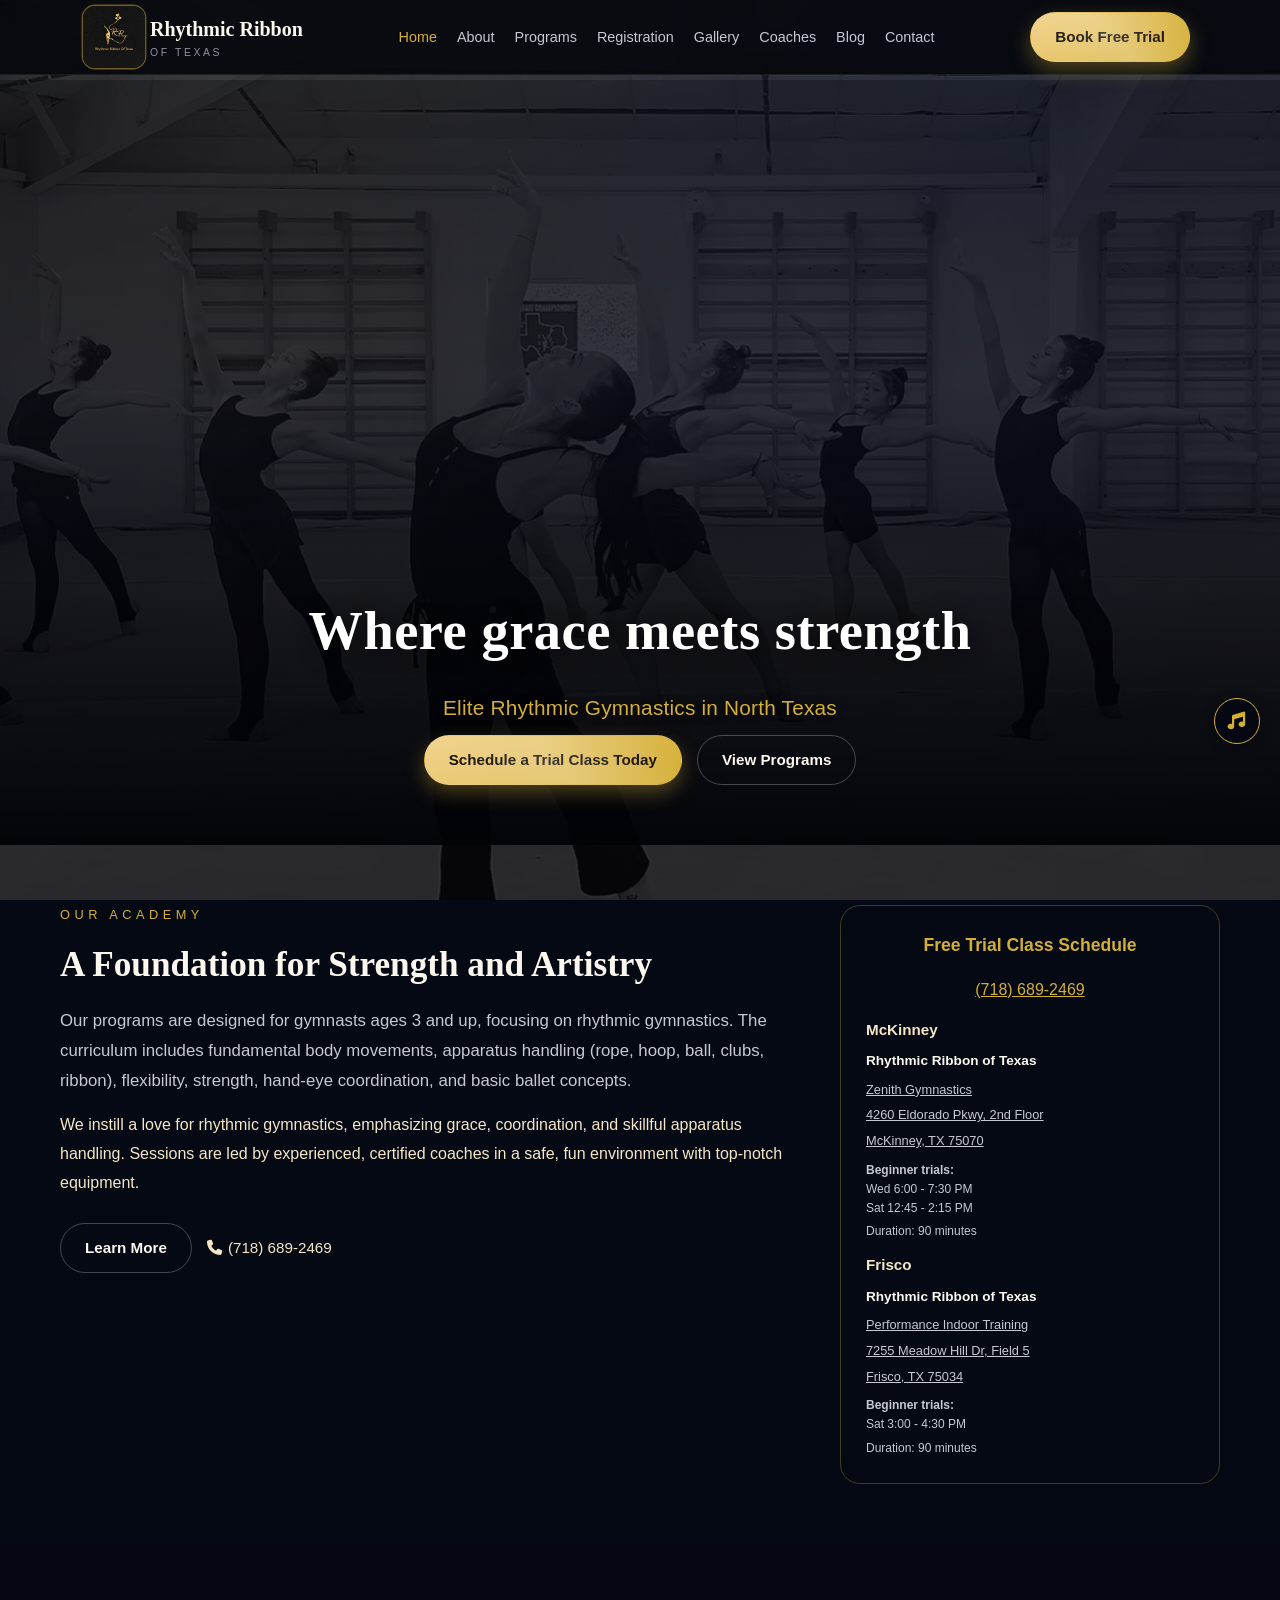
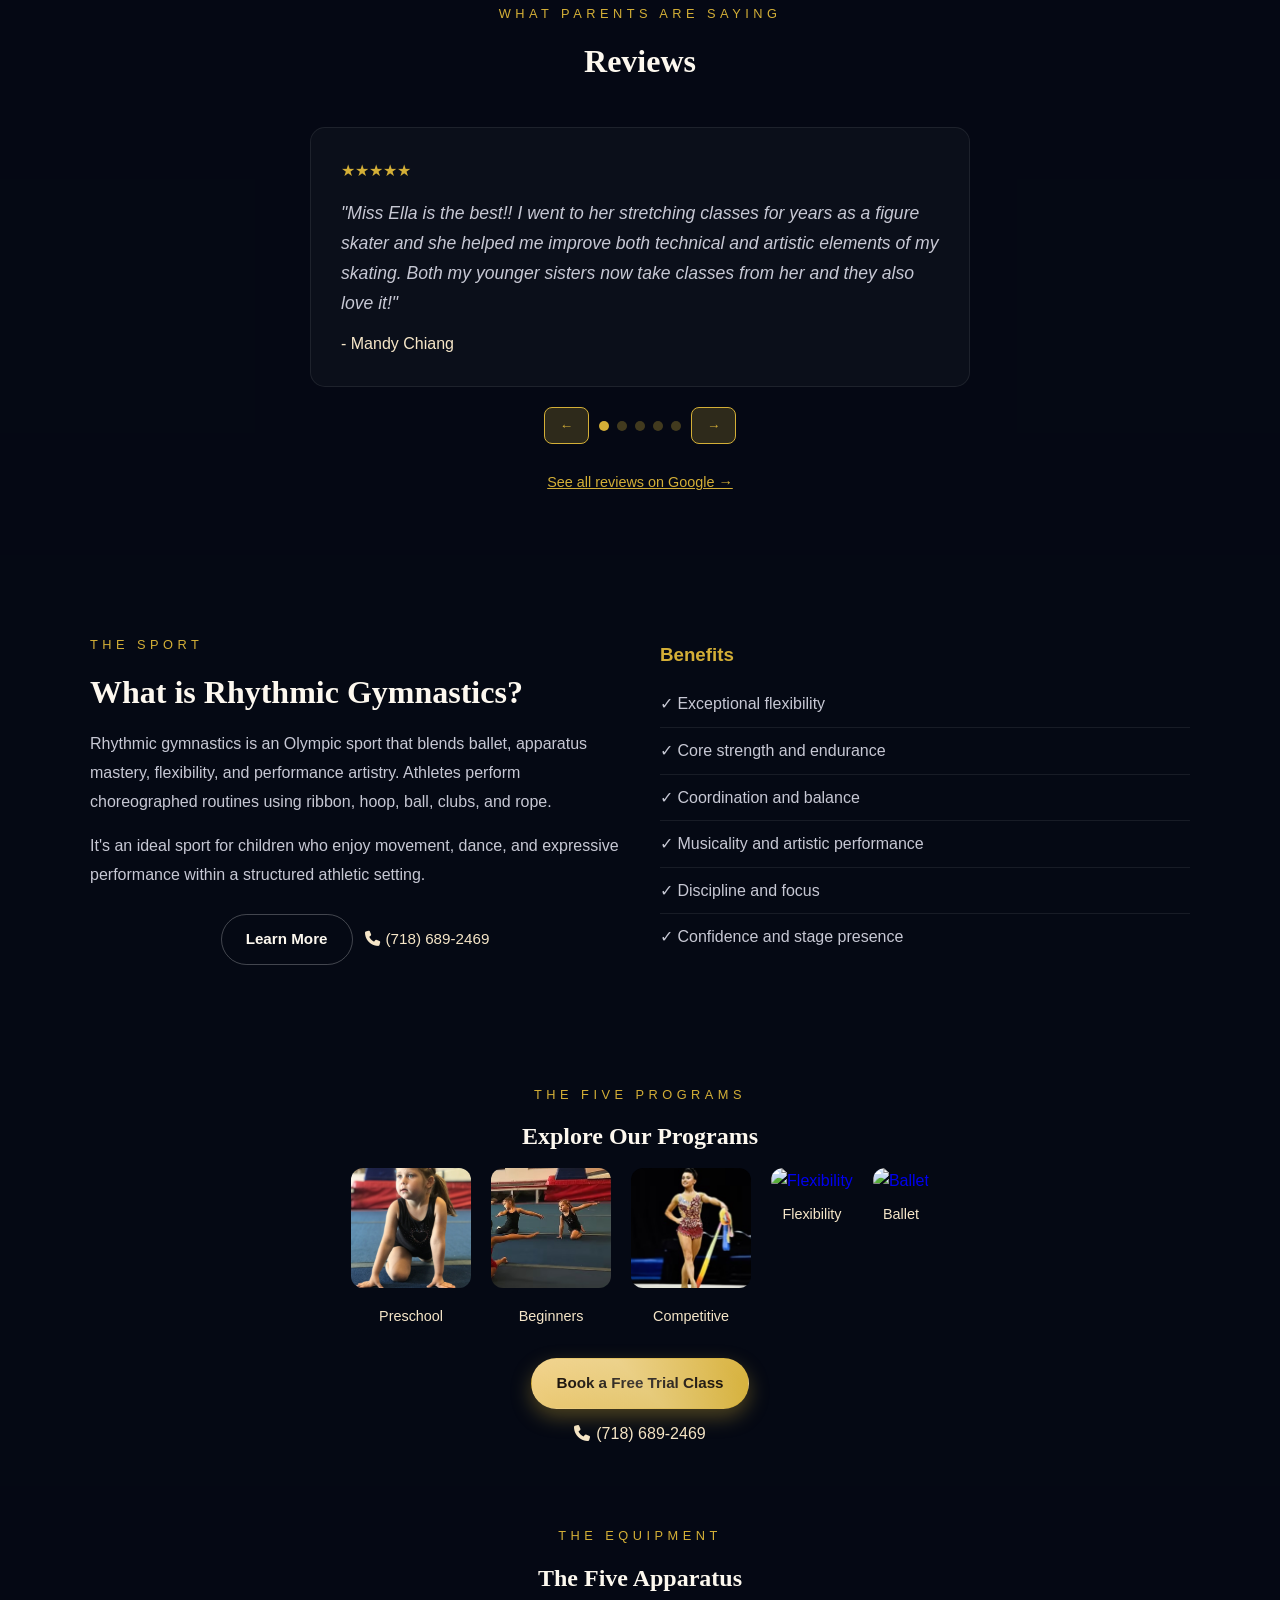
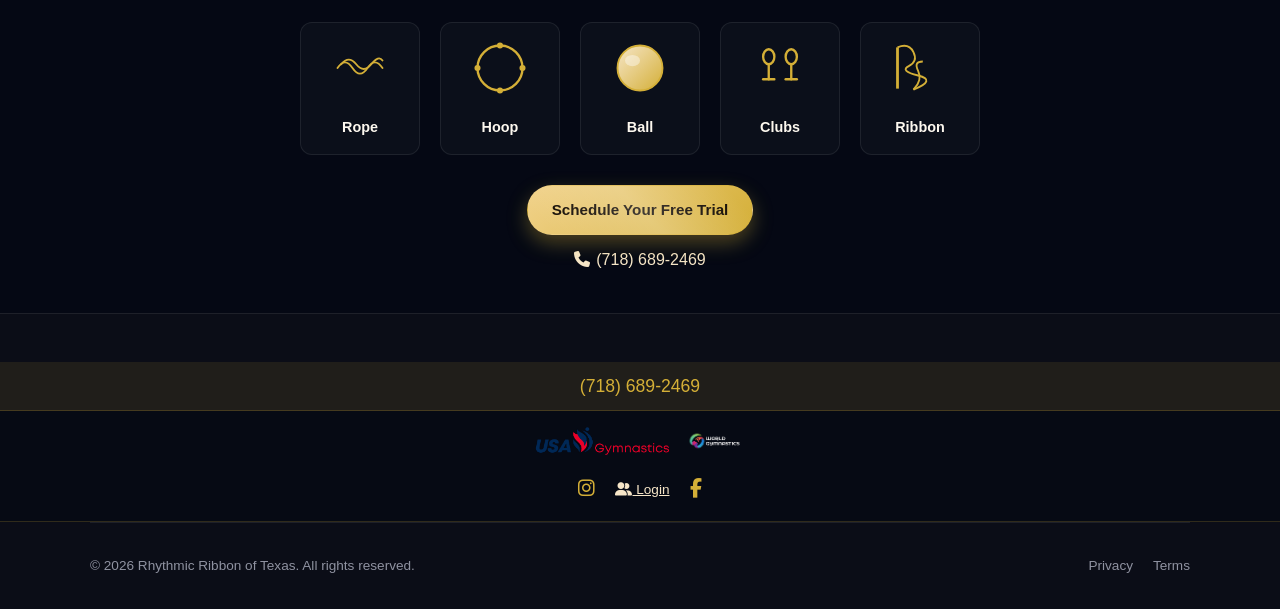
==== index.html @ a786646c "Homepage: change About section headline to avoid repetition with hero" ====
<!DOCTYPE html>
<html lang="en">
<head>
  <meta charset="UTF-8">
  <meta http-equiv="Content-Security-Policy" content="default-src 'self'; script-src 'self' 'unsafe-inline' https://cdn.jsdelivr.net; style-src 'self' 'unsafe-inline' https://fonts.googleapis.com https://cdnjs.cloudflare.com; font-src 'self' https://fonts.gstatic.com https://cdnjs.cloudflare.com; img-src 'self' data:; media-src 'self'; frame-src https://www.google.com; connect-src 'self' https://api.emailjs.com;">
  <meta name="viewport" content="width=device-width, initial-scale=1.0">
  <title>Rhythmic Ribbon of Texas | Premier Rhythmic Gymnastics in McKinney, TX</title>
  <link rel="canonical" href="https://rhythmicribbonoftexas.com/">
  <meta name="description" content="Rhythmic Ribbon of Texas offers premier rhythmic gymnastics training in McKinney, TX. Programs for beginners through competitive athletes focused on flexibility, strength, and confidence.">
  <meta property="og:title" content="Rhythmic Ribbon of Texas | Rhythmic Gymnastics in McKinney">
  <meta property="og:description" content="Rhythmic gymnastics classes for ages 3+ in McKinney and Frisco, TX. Free beginner trials. USAG certified coaches.">
  <meta property="og:type" content="website">
  <meta property="og:image" content="https://rhythmicribbonoftexas.com/assets/logo.png">
  <meta property="og:url" content="https://rhythmicribbonoftexas.com/">
  <link rel="icon" href="/favicon.png" type="image/png">
  <link rel="shortcut icon" href="/favicon.png" type="image/png">
  <link rel="apple-touch-icon" href="/favicon.png">
  <link rel="stylesheet" href="assets/styles.css">
  <link rel="preconnect" href="https://fonts.googleapis.com">
  <link rel="preconnect" href="https://fonts.gstatic.com" crossorigin>
  <link href="https://fonts.googleapis.com/css2?family=Playfair+Display:wght@500;600&family=Space+Grotesk:wght@400;500;600&display=swap" rel="stylesheet">
  <link rel="stylesheet" href="https://cdnjs.cloudflare.com/ajax/libs/font-awesome/6.5.1/css/all.min.css">
  <style>
    /* Video Hero */
    .video-hero { position: relative; width: 100%; height: 85vh; min-height: 500px; overflow: hidden; }
    .video-hero video { position: absolute; top: 0; left: 0; width: 100%; height: 100%; object-fit: cover; }
    .video-hero-overlay { position: absolute; inset: 0; background: linear-gradient(to bottom, rgba(2,3,8,0.3) 0%, rgba(2,3,8,0.15) 40%, rgba(2,3,8,0.6) 75%, rgba(2,3,8,0.95) 100%); display: flex; flex-direction: column; justify-content: flex-end; align-items: center; padding: 0 20px 60px; text-align: center; z-index: 2; }
    .video-hero h1 { font-family: var(--font-heading); font-size: clamp(2rem, 5vw, 3.4rem); color: #fff; font-weight: 700; margin-bottom: 16px; text-shadow: 0 2px 20px rgba(0,0,0,0.7); max-width: 800px; letter-spacing: 0.01em; }
    .video-hero .lead { color: var(--rrt-gold); font-size: clamp(1.05rem, 2.2vw, 1.3rem); margin-bottom: 10px; text-shadow: 0 1px 10px rgba(0,0,0,0.5); max-width: 800px; font-weight: 500; letter-spacing: 0.01em; }
    .video-hero .hero-sub { color: var(--rrt-soft-gold); font-size: clamp(0.9rem, 1.8vw, 1.05rem); margin-bottom: 28px; text-shadow: 0 1px 10px rgba(0,0,0,0.5); }
    .video-hero .hero-cta-row { display: flex; gap: 15px; flex-wrap: wrap; justify-content: center; }

    @media (max-width: 768px) {
      .video-hero { height: 44vh; min-height: 220px; }
      .video-hero-overlay { padding-bottom: 18px; padding-left: 6vw; padding-right: 6vw; }
      .video-hero h1 {
        font-size: 1.45rem;
        margin-bottom: 10px;
        padding: 0 2vw;
      }
      .video-hero .lead {
        font-size: 1rem;
        margin-bottom: 8px;
        padding: 0 2vw;
      }
      .hero-cta-row {
        flex-direction: column;
        gap: 10px;
      }
    }

    /* About + Schedule row */
    .about-schedule { display: flex; flex-wrap: wrap; align-items: flex-start; justify-content: space-between; max-width: 1200px; margin: 0 auto; padding: 60px 20px; gap: 40px; }
    .about-text { flex: 1 1 500px; }
    .schedule-side { flex: 0 1 380px; }
    .schedule-card { background: transparent; border: 1px solid rgba(212, 175, 55, 0.3); border-radius: 20px; padding: 25px; }
    @media (max-width: 768px) {
      .about-schedule { flex-direction: column; padding: 40px 16px; gap: 30px; }
      .about-text { flex: 1 1 auto; }
      .schedule-side { flex: 1 1 auto; width: 100%; }
    }
  </style>
</head>
<body>
  <a href="#main" class="skip-link">Skip to content</a>
  
  <header class="site-header">
    <div class="header-inner">
      <a href="/" class="logo-lockup">
        <img src="assets/logo.png" alt="Rhythmic Ribbon of Texas Logo" style="width:48px;height:48px;border-radius:10px;">
        <div><span class="brand-name">Rhythmic Ribbon</span><p class="brand-tagline">of Texas</p></div>
      </a>
      <button class="nav-toggle" aria-label="Toggle navigation" aria-expanded="false">
        <span></span><span></span><span></span>
      </button>
      <nav class="header-nav" id="main-nav">
        <a href="/" class="nav-link active">Home</a>
        <a href="/about.html" class="nav-link">About</a>
        <a href="/programs.html" class="nav-link">Programs</a>
        <a href="/registration.html" class="nav-link">Registration</a>
        <a href="/gallery.html" class="nav-link">Gallery</a>
        <a href="/coaches.html" class="nav-link">Coaches</a>
        <a href="/blog.html" class="nav-link">Blog</a>
        <a href="/contact.html" class="nav-link">Contact</a>
        <a href="tel:+17186892469" class="btn btn-primary mobile-cta" style="font-size: 0.85rem;">(718) 689-2469</a>
      </nav>
      <a href="/registration.html" class="btn btn-primary shine">Book Free Trial</a>
    </div>
  </header>

  <main id="main" style="position: relative;">
    <div class="hero-bg-fixed"></div>

    <!-- Video Hero -->
    <section class="video-hero">
      <video id="homeVideo" autoplay muted loop playsinline preload="auto" poster="assets/rrt-media/backgrounds/background-1.jpg">
        <source src="assets/rrt-media/art/home-page-video.mp4" type="video/mp4">
      </video>
      <div class="video-hero-overlay">
        <h1>Where grace meets strength</h1>
        <p class="lead" style="max-width: 60ch;">Elite Rhythmic Gymnastics in North Texas</p>
        <div class="hero-cta-row">
          <a href="/registration.html" class="btn btn-primary shine">Schedule a Trial Class Today</a>
          <a href="/programs.html" class="btn btn-secondary">View Programs</a>
        </div>
      </div>
    </section>

    <!-- About + Schedule -->
    <section class="about-schedule">
      <div class="about-text">
        <p class="eyebrow">Our Academy</p>
        <h2 style="font-family: var(--font-heading); font-size: clamp(1.6rem, 3vw, 2.2rem); margin-bottom: 12px;">A Foundation for Strength and Artistry</h2>
        <p style="font-size: 1.05rem; color: var(--rrt-muted-light); margin-bottom: 15px; line-height: 1.8;">Our programs are designed for gymnasts ages 3 and up, focusing on rhythmic gymnastics. The curriculum includes fundamental body movements, apparatus handling (rope, hoop, ball, clubs, ribbon), flexibility, strength, hand-eye coordination, and basic ballet concepts.</p>
        <p style="color: var(--rrt-soft-gold); margin-bottom: 25px; font-weight: 500; line-height: 1.8;">We instill a love for rhythmic gymnastics, emphasizing grace, coordination, and skillful apparatus handling. Sessions are led by experienced, certified coaches in a safe, fun environment with top-notch equipment.</p>
        <div style="display: flex; gap: 15px; flex-wrap: wrap; align-items: center;">
          <a href="/about.html" class="btn btn-secondary">Learn More</a>
          <a href="tel:+17186892469" style="color: var(--rrt-soft-gold); text-decoration: none; font-size: 0.95rem;"><i class="fas fa-phone" style="margin-right: 6px;"></i>(718) 689-2469</a>
        </div>
      </div>

      <div class="schedule-side">
        <div class="schedule-card">
          <h3 style="color: var(--rrt-gold); margin-bottom: 18px; text-align: center; font-size: 1.1rem;">Free Trial Class Schedule</h3>

          <div style="margin-bottom: 12px;">
            <p style="text-align: center; margin-bottom: 15px;"><a href="tel:+17186892469" style="color: var(--rrt-gold); font-size: 1rem;">(718) 689-2469</a></p>
            <h4 style="color: var(--rrt-soft-gold); font-size: 0.95rem; margin-bottom: 8px;">McKinney</h4>
            <p style="color: var(--rrt-cream); font-size: 0.85rem; margin-bottom: 4px;"><strong>Rhythmic Ribbon of Texas</strong></p>
            <a href="https://maps.google.com/?q=4260+Eldorado+Pkwy+McKinney+TX+75070" target="_blank" style="color: var(--rrt-muted-light); font-size: 0.8rem;">Zenith Gymnastics<br>4260 Eldorado Pkwy, 2nd Floor<br>McKinney, TX 75070</a>
            <p style="color: var(--rrt-muted-light); font-size: 0.75rem; margin-top: 8px;"><strong>Beginner trials:</strong></p>
            <p style="color: var(--rrt-muted-light); font-size: 0.75rem;">Wed 6:00 - 7:30 PM</p>
            <p style="color: var(--rrt-muted-light); font-size: 0.75rem;">Sat 12:45 - 2:15 PM</p>
            <p style="color: var(--rrt-muted-light); font-size: 0.75rem; margin-top: 4px;">Duration: 90 minutes</p>
          </div>

          <div>
            <h4 style="color: var(--rrt-soft-gold); font-size: 0.95rem; margin-bottom: 8px;">Frisco</h4>
            <p style="color: var(--rrt-cream); font-size: 0.85rem; margin-bottom: 4px;"><strong>Rhythmic Ribbon of Texas</strong></p>
            <a href="https://maps.google.com/?q=7255+Meadow+Hill+Dr+Frisco+TX+75034" target="_blank" style="color: var(--rrt-muted-light); font-size: 0.8rem;">Performance Indoor Training<br>7255 Meadow Hill Dr, Field 5<br>Frisco, TX 75034</a>
            <p style="color: var(--rrt-muted-light); font-size: 0.75rem; margin-top: 8px;"><strong>Beginner trials:</strong></p>
            <p style="color: var(--rrt-muted-light); font-size: 0.75rem;">Sat 3:00 - 4:30 PM</p>
            <p style="color: var(--rrt-muted-light); font-size: 0.75rem; margin-top: 4px;">Duration: 90 minutes</p>
          </div>
        </div>
      </div>
    </section>

    <!-- Reviews Section -->
    <section style="background: rgba(5, 9, 20, 0.8); padding: 60px 20px;">
      <div class="container" style="max-width: 700px; margin: 0 auto;">
        <p class="eyebrow" style="text-align: center;">What Parents Are Saying</p>
        <h2 style="font-family: var(--font-heading); font-size: 2rem; margin-bottom: 40px; text-align: center;">Reviews</h2>
        
        <div style="position: relative;">
          <div id="reviews-carousel" aria-live="polite" style="background: rgba(255,255,255,0.03); border: 1px solid var(--rrt-border); border-radius: 15px; padding: 30px; min-height: 200px;">
            <div class="review-slide" style="display: none;">
              <div style="color: var(--rrt-gold); margin-bottom: 15px;">★★★★★</div>
              <p style="color: var(--rrt-muted-light); font-style: italic; font-size: 1.1rem; line-height: 1.7; margin-bottom: 12px;">"Miss Ella is the best!! I went to her stretching classes for years as a figure skater and she helped me improve both technical and artistic elements of my skating. Both my younger sisters now take classes from her and they also love it!"</p>
              <p style="color: var(--rrt-soft-gold); font-weight: 500;">- Mandy Chiang</p>
            </div>
            <div class="review-slide" style="display: none;">
              <div style="color: var(--rrt-gold); margin-bottom: 15px;">★★★★★</div>
              <p style="color: var(--rrt-muted-light); font-style: italic; font-size: 1.1rem; line-height: 1.7; margin-bottom: 12px;">"Mrs. Ella is an excellent stretching coach. She has helped my daughter with her flexibility for figure skating skills and gymnastics."</p>
              <p style="color: var(--rrt-soft-gold); font-weight: 500;">- Wendy C</p>
            </div>
            <div class="review-slide" style="display: none;">
              <div style="color: var(--rrt-gold); margin-bottom: 15px;">★★★★★</div>
              <p style="color: var(--rrt-muted-light); font-style: italic; font-size: 1.1rem; line-height: 1.7; margin-bottom: 12px;">"I am so grateful for the wonderful experience my daughter has had at this rhythmic gymnastics club. She has been attending for over three years, and her progress has been amazing. The coaches are incredibly professional, supportive, and create a positive and fun atmosphere every session."</p>
              <p style="color: var(--rrt-soft-gold); font-weight: 500;">- Margarita Li</p>
            </div>
            <div class="review-slide" style="display: none;">
              <div style="color: var(--rrt-gold); margin-bottom: 15px;">★★★★★</div>
              <p style="color: var(--rrt-muted-light); font-style: italic; font-size: 1.1rem; line-height: 1.7; margin-bottom: 12px;">"Hard to find another gymnastics school in the area that parallels this one in level of coaching and organization. The coaches are all professional, experienced, and very hands on. Ella, the owner and head coach, is very understanding, extremely organized, great with all the girls and parents."</p>
              <p style="color: var(--rrt-soft-gold); font-weight: 500;">- MS K</p>
            </div>
            <div class="review-slide" style="display: none;">
              <div style="color: var(--rrt-gold); margin-bottom: 15px;">★★★★★</div>
              <p style="color: var(--rrt-muted-light); font-style: italic; font-size: 1.1rem; line-height: 1.7; margin-bottom: 12px;">"I cannot say enough about how Amazing Rhythmic Ribbon of Texas is! My daughters absolutely love working with Miss Ella. She shows my dancer how to stretch properly and why she needs certain stretch and strength techniques. I definitely recommend to anyone looking for high quality training and a nurturing environment!"</p>
              <p style="color: var(--rrt-soft-gold); font-weight: 500;">- Jennifer Allen</p>
            </div>
          </div>
          
          <div style="display: flex; justify-content: center; gap: 10px; margin-top: 20px;">
            <button onclick="changeReview(-1)" aria-label="Previous review" style="background: rgba(212,175,55,0.2); border: 1px solid var(--rrt-gold); color: var(--rrt-gold); padding: 10px 15px; border-radius: 8px; cursor: pointer;">←</button>
            <span id="review-dots" role="tablist" style="display: flex; gap: 8px; align-items: center;"></span>
            <button onclick="changeReview(1)" aria-label="Next review" style="background: rgba(212,175,55,0.2); border: 1px solid var(--rrt-gold); color: var(--rrt-gold); padding: 10px 15px; border-radius: 8px; cursor: pointer;">→</button>
          </div>
        </div>
        
        <div style="text-align: center; margin-top: 25px;">
          <a href="https://share.google/osSjUmCME3pWLKZ2R" target="_blank" rel="noopener noreferrer" style="color: var(--rrt-gold); font-size: 0.9rem;">See all reviews on Google →</a>
        </div>
      </div>
    </section>

    <!-- What is Rhythmic Gymnastics -->
    <section class="container" style="padding: 80px 20px;">
      <div class="grid-2" style="align-items: center;">
        <div>
          <p class="eyebrow">The Sport</p>
          <h2 style="font-family: var(--font-heading); font-size: 2rem; margin-bottom: 12px;">What is Rhythmic Gymnastics?</h2>
          <p style="color: var(--rrt-muted-light); line-height: 1.8; margin-bottom: 15px;">Rhythmic gymnastics is an Olympic sport that blends ballet, apparatus mastery, flexibility, and performance artistry. Athletes perform choreographed routines using ribbon, hoop, ball, clubs, and rope.</p>
          <p style="color: var(--rrt-muted-light); line-height: 1.8; margin-bottom: 25px;">It's an ideal sport for children who enjoy movement, dance, and expressive performance within a structured athletic setting.</p>
          <div style="display: flex; gap: 12px; flex-wrap: wrap; align-items: center; justify-content: center;">
            <a href="/about.html" class="btn btn-secondary">Learn More</a>
            <a href="tel:+17186892469" style="color: var(--rrt-soft-gold); text-decoration: none; font-size: 0.95rem;"><i class="fas fa-phone" style="margin-right: 6px;"></i>(718) 689-2469</a>
          </div>
        </div>
        <div>
          <h3 style="color: var(--rrt-gold); margin-bottom: 12px;">Benefits</h3>
          <ul style="color: var(--rrt-muted-light); list-style: none;">
            <li style="padding: 10px 0; border-bottom: 1px solid var(--rrt-border);">✓ Exceptional flexibility</li>
            <li style="padding: 10px 0; border-bottom: 1px solid var(--rrt-border);">✓ Core strength and endurance</li>
            <li style="padding: 10px 0; border-bottom: 1px solid var(--rrt-border);">✓ Coordination and balance</li>
            <li style="padding: 10px 0; border-bottom: 1px solid var(--rrt-border);">✓ Musicality and artistic performance</li>
            <li style="padding: 10px 0; border-bottom: 1px solid var(--rrt-border);">✓ Discipline and focus</li>
            <li style="padding: 10px 0;">✓ Confidence and stage presence</li>
          </ul>
        </div>
      </div>
    </section>

    <!-- Explore Our Programs -->
    <section style="padding: 40px 20px;">
      <div class="container">
        <div style="text-align: center; margin-bottom: 30px;">
          <p class="eyebrow" style="text-align: center;">The Five Programs</p>
        <h2 style="font-family: var(--font-heading); font-size: 1.5rem; margin-bottom: 12px; text-align: center;">Explore Our Programs</h2>
          <div class="program-thumbs" style="display: flex; justify-content: center; gap: 20px; flex-wrap: wrap;">
            <a href="/programs.html#preschool" style="text-decoration: none; text-align: center;">
              <img src="assets/gallery/Beginner student.jpg" alt="Preschool" loading="lazy" style="width: 120px; height: 120px; object-fit: cover; border-radius: 12px;">
              <p style="color: var(--rrt-soft-gold); font-size: 0.9rem; margin-top: 10px;">Preschool</p>
            </a>
            <a href="/programs.html#beginners" style="text-decoration: none; text-align: center;">
              <img src="assets/gallery/beginners-1.jpg" alt="Beginners" loading="lazy" style="width: 120px; height: 120px; object-fit: cover; border-radius: 12px;">
              <p style="color: var(--rrt-soft-gold); font-size: 0.9rem; margin-top: 10px;">Beginners</p>
            </a>
            <a href="/programs.html#competitive" style="text-decoration: none; text-align: center;">
              <img src="assets/gallery/competition-ribbon.jpg" alt="Competitive" loading="lazy" style="width: 120px; height: 120px; object-fit: cover; border-radius: 12px;">
              <p style="color: var(--rrt-soft-gold); font-size: 0.9rem; margin-top: 10px;">Competitive</p>
            </a>
            <a href="/programs.html#flexibility" style="text-decoration: none; text-align: center;">
              <img src="assets/rrt-media/flexibility/flexibility-1.jpg" alt="Flexibility" loading="lazy" style="width: 120px; height: 120px; object-fit: cover; border-radius: 12px;">
              <p style="color: var(--rrt-soft-gold); font-size: 0.9rem; margin-top: 10px;">Flexibility</p>
            </a>
            <a href="/programs.html#ballet" style="text-decoration: none; text-align: center;">
              <img src="assets/rrt-media/ballet/ballet-1.jpg" alt="Ballet" loading="lazy" style="width: 120px; height: 120px; object-fit: cover; border-radius: 12px;">
              <p style="color: var(--rrt-soft-gold); font-size: 0.9rem; margin-top: 10px;">Ballet</p>
            </a>
          </div>
        </div>
        <div style="text-align: center; margin-top: 30px;">
          <a href="/registration.html" class="btn btn-primary shine">Book a Free Trial Class</a>
          <p style="margin-top: 12px;"><a href="tel:+17186892469" style="color: var(--rrt-soft-gold); text-decoration: none;"><i class="fas fa-phone" style="margin-right: 6px;"></i>(718) 689-2469</a></p>
        </div>
      </div>
    </section>
    <!-- The Five Apparatus -->
    <section style="background: rgba(5, 9, 20, 0.6); padding: 40px 20px;">
      <div class="container">
        <p class="eyebrow" style="text-align: center;">The Equipment</p>
        <h2 style="font-family: var(--font-heading); font-size: 1.5rem; margin-bottom: 25px; text-align: center;">The Five Apparatus</h2>
        <div style="display: flex; justify-content: center; gap: 20px; flex-wrap: wrap;">
          <div style="background: rgba(255,255,255,0.03); border: 1px solid var(--rrt-border); border-radius: 12px; padding: 15px; text-align: center; width: 120px;">
            <img src="assets/icon-rope.svg" alt="Rope" onclick="openModal('assets/rrt-media/apparatus-videos/rope-small.mp4')" style="width: 60px; height: 60px; margin-bottom: 10px; cursor: pointer;">
            <h3 style="font-size: 0.9rem;">Rope</h3>
          </div>
          <div style="background: rgba(255,255,255,0.03); border: 1px solid var(--rrt-border); border-radius: 12px; padding: 15px; text-align: center; width: 120px;">
            <img src="assets/icon-hoop.svg" alt="Hoop" onclick="openModal('assets/rrt-media/apparatus-videos/hoop.mp4')" style="width: 60px; height: 60px; margin-bottom: 10px; cursor: pointer;">
            <h3 style="font-size: 0.9rem;">Hoop</h3>
          </div>
          <div style="background: rgba(255,255,255,0.03); border: 1px solid var(--rrt-border); border-radius: 12px; padding: 15px; text-align: center; width: 120px;">
            <img src="assets/icon-ball.svg" alt="Ball" onclick="openModal('assets/rrt-media/apparatus-videos/ball.mp4')" style="width: 60px; height: 60px; margin-bottom: 10px; cursor: pointer;">
            <h3 style="font-size: 0.9rem;">Ball</h3>
          </div>
          <div style="background: rgba(255,255,255,0.03); border: 1px solid var(--rrt-border); border-radius: 12px; padding: 15px; text-align: center; width: 120px;">
            <img src="assets/icon-clubs.svg" alt="Clubs" onclick="openModal('assets/rrt-media/apparatus-videos/club-small.mp4')" style="width: 60px; height: 60px; margin-bottom: 10px; cursor: pointer;">
            <h3 style="font-size: 0.9rem;">Clubs</h3>
          </div>
          <div style="background: rgba(255,255,255,0.03); border: 1px solid var(--rrt-border); border-radius: 12px; padding: 15px; text-align: center; width: 120px;">
            <img src="assets/icon-ribbon-stick.svg" alt="Ribbon" onclick="openModal('assets/rrt-media/apparatus-videos/ribbons-small.mp4')" style="width: 60px; height: 60px; margin-bottom: 10px; cursor: pointer;">
            <h3 style="font-size: 0.9rem;">Ribbon</h3>
          </div>
        </div>
        <div style="text-align: center; margin-top: 30px;">
          <a href="/registration.html" class="btn btn-primary shine">Schedule Your Free Trial</a>
          <p style="margin-top: 12px;"><a href="tel:+17186892469" style="color: var(--rrt-soft-gold); text-decoration: none;"><i class="fas fa-phone" style="margin-right: 6px;"></i>(718) 689-2469</a></p>
        </div>
      </div>
    </section>
  </main>

  <footer class="site-footer">
    <div class="mobile-footer-spacer"></div>
    <!-- Phone - Mobile Only -->
    <div style="text-align: center; padding: 10px; background: rgba(212, 175, 55, 0.1); border-bottom: 1px solid rgba(212, 175, 55, 0.2);">
      <a href="tel:+17186892469" style="color: var(--rrt-gold); font-size: 1.1rem; text-decoration: none;">(718) 689-2469</a>
    </div>
    
    <!-- Combined Trust + Social -->
    <div style="background: rgba(5, 9, 20, 0.8); padding: 16px 15px; border-bottom: 1px solid rgba(212, 175, 55, 0.2);">
      <div style="max-width: 1200px; margin: 0 auto; display: flex; flex-direction: column; align-items: center; gap: 12px;">
        <div style="display: flex; justify-content: center; align-items: center; gap: 15px; flex-wrap: wrap;">
          <a href="https://usagym.org/rhythmic/" style="cursor:pointer;-webkit-tap-highlight-color:transparent" target="_blank" rel="noopener noreferrer"><img src="assets/usag-logo.webp" alt="USAG" style="height: 28px;"></a>
          <a href="https://www.gymnastics.sport/site/pages/disciplines/rg-presentation.php" target="_blank" rel="noopener noreferrer"><img src="assets/world-gymnastics.png" alt="World Gymnastics" style="height: 24px;"></a>
        </div>
        <div style="display: flex; justify-content: center; align-items: center; gap: 20px; flex-wrap: wrap;">
          <a href="https://instagram.com/rhythmicribbonoftexas" target="_blank" rel="noopener noreferrer" aria-label="Instagram" style="color:var(--rrt-gold);font-size:1.2rem;"><i class="fab fa-instagram"></i></a>
          <a href="/login.html" style="color:var(--rrt-soft-gold);font-size:0.85rem;"><i class="fas fa-user-group"></i> Login</a>
          <a href="https://facebook.com/RhythmicRibbon" target="_blank" rel="noopener noreferrer" aria-label="Facebook" style="color:var(--rrt-gold);font-size:1.2rem;"><i class="fab fa-facebook-f"></i></a>
        </div>
      </div>
    </div>
    <div class="footer-inner">
      <div class="footer-bottom">
        <p>&copy; <span class="copyright-year">2026</span> Rhythmic Ribbon of Texas. All rights reserved.</p>
        <div class="footer-legal">
          <a href="/privacy.html">Privacy</a>
          <a href="/terms.html">Terms</a>
        </div>
      </div>
    </div>
  </footer>
  
  <!-- Mobile Sticky CTA -->
  <div class="mobile-sticky-cta">
    <a href="/registration.html" class="btn btn-primary shine" style="width:100%;display:block;padding:14px 20px;text-align:center;text-decoration:none;">Book Free Trial</a>
  </div>

  <!-- Video Modal -->
  <div id="videoModal" tabindex="-1" role="dialog" aria-modal="true" aria-label="Video player" onclick="closeModal()" style="display:none; position:fixed; top:0; left:0; width:100%; height:100%; background:rgba(0,0,0,0.95); z-index:999999; align-items:center; justify-content:center; cursor:pointer;">
    <video id="modalVideo" style="max-width:90%; max-height:80%; border-radius:10px;" controls></video>
    <p style="position:absolute; top:20px; color:#fff; font-size:0.9rem;">Tap to close or press Escape</p>
  </div>
  
  <script src="assets/main.js"></script>
  <script src="assets/audio.js"></script>
</body>
</html>
---- assets/styles.css ----
/* RRT Landing Page Styles */
/* Based on RRT Brand Guidelines - Gold/Dark Theme */

:root {
  /* Colors */
  --rrt-gold: #d4af37;
  --rrt-soft-gold: #f6e6c8;
  --rrt-cream: #fdf8ef;
  --rrt-bg: #020308;
  --rrt-bg-secondary: #050914;
  --rrt-surface: rgba(12, 14, 24, 0.95);
  --rrt-muted: #8f92a1;
  --rrt-muted-light: #c7c8d4;
  --rrt-border: rgba(255, 255, 255, 0.08);
  --rrt-border-strong: rgba(255, 255, 255, 0.18);
  --success: #7bdcb5;
  --error: #f26c4f;
  
  /* Typography */
  --font-heading: 'Playfair Display', Georgia, serif;
  --font-body: 'Space Grotesk', -apple-system, sans-serif;
  
  /* Spacing */
  --space-xs: 0.35rem;
  --space-sm: 0.5rem;
  --space-md: 0.75rem;
  --space-lg: 1.25rem;
  --space-xl: 2rem;
  --space-xxl: 3rem;
  
  /* Borders */
  --radius-sm: 10px;
  --radius-lg: 20px;
  --radius-xl: 28px;
  
  /* Shadows */
  --shadow-md: 0 15px 30px rgba(0, 0, 0, 0.35);
  --shadow-lg: 0 25px 50px rgba(0, 0, 0, 0.45);
}

/* Fixed background image overlay */
.hero-bg-fixed {
  position: fixed;
  top: 0;
  left: 0;
  width: 100%;
  height: 100%;
  z-index: -1;
  background: url('hero-bg.jpg') center/cover no-repeat;
  opacity: 0.2;
  pointer-events: none;
}

/* Reset */
*, *::before, *::after {
  box-sizing: border-box;
  margin: 0;
  padding: 0;
}

html {
  scroll-behavior: smooth;
}

body {
  font-family: var(--font-body);
  font-size: 16px;
  line-height: 1.6;
  color: var(--rrt-cream);
  background-color: var(--rrt-bg-secondary);
  background-image: 
    radial-gradient(ellipse at 20% 0%, rgba(255, 214, 153, 0.08) 0%, transparent 50%),
    radial-gradient(ellipse at 80% 0%, rgba(87, 134, 255, 0.1) 0%, transparent 50%),
    linear-gradient(180deg, #04060d 0%, #080914 50%, #05060c 100%);
  background-attachment: fixed;
  min-height: 100vh;
}

/* Form Error Messages */
.error-msg {
  color: var(--error);
  font-size: 0.8rem;
  margin-top: 5px;
}

input.field-error,
select.field-error,
textarea.field-error {
  border-color: var(--error) !important;
}

input.field-error:focus,
select.field-error:focus,
textarea.field-error:focus {
  box-shadow: 0 0 0 3px rgba(242, 108, 79, 0.2) !important;
}

/* Skip Link */
.skip-link {
  position: absolute;
  left: -999px;
  top: auto;
  padding: 0.5rem 1rem;
  background: #fff;
  color: #05060c;
  border-radius: 999px;
  z-index: 1000;
  text-decoration: none;
  font-weight: 600;
}

.skip-link:focus {
  left: 1rem;
  top: 1rem;
}

/* Container */
.container {
  max-width: 1140px;
  margin: 0 auto;
  padding: 0 var(--space-lg);
}

/* Header */
.site-header {
  position: fixed;
  top: 0;
  left: 0;
  right: 0;
  z-index: 100;
  background: rgba(5, 7, 13, 0.9);
  -webkit-backdrop-filter: blur(14px);
  backdrop-filter: blur(14px);
  border-bottom: 1px solid var(--rrt-border);
}

.header-inner {
  max-width: 1140px;
  margin: 0 auto;
  padding: var(--space-md) var(--space-lg);
  display: flex;
  align-items: center;
  justify-content: space-between;
  gap: var(--space-lg);
}

.logo-lockup {
  display: flex;
  align-items: center;
  gap: var(--space-md);
  text-decoration: none;
  color: var(--rrt-cream);
}

.logo-lockup img {
  width: 48px;
  height: 48px;
  border-radius: var(--radius-sm);
  border: 1px solid rgba(212, 175, 55, 0.5);
  object-fit: cover;
  object-position: center;
  transform: scale(1.35);
}

.brand-name {
  font-family: var(--font-heading);
  font-size: 1.25rem;
  font-weight: 600;
  margin: 0;
}

.brand-tagline {
  font-size: 0.65rem;
  letter-spacing: 0.25em;
  text-transform: uppercase;
  color: var(--rrt-muted);
  margin: 0;
}

.header-nav {
  display: flex;
  gap: var(--space-lg);
}

.nav-link {
  color: var(--rrt-muted-light);
  text-decoration: none;
  font-size: 0.9rem;
  transition: color 0.15s ease;
}

.nav-link:hover,
.nav-link.active {
  color: var(--rrt-gold);
}

/* Buttons */
.btn {
  display: inline-flex;
  align-items: center;
  justify-content: center;
  padding: 0.75rem 1.5rem;
  border-radius: 30px;
  font-family: var(--font-body);
  font-size: 0.95rem;
  font-weight: 600;
  text-decoration: none;
  cursor: pointer;
  transition: all 0.15s ease;
  border: 1px solid transparent;
  min-height: 48px;
}

.btn-primary {
  background: linear-gradient(135deg, #f1d28a, #d4af37);
  color: #120a02;
  box-shadow: 0 8px 20px rgba(212, 175, 55, 0.35);
}

.btn-primary:hover {
  transform: translateY(-2px);
  box-shadow: 0 12px 28px rgba(212, 175, 55, 0.45);
}

.btn-secondary {
  background: transparent;
  color: var(--rrt-cream);
  border-color: rgba(255, 255, 255, 0.25);
}

.btn-secondary:hover {
  background: rgba(255, 255, 255, 0.05);
  border-color: rgba(255, 255, 255, 0.4);
}

.btn-full {
  width: 100%;
}

/* Hamburger Toggle */
.nav-toggle {
  display: none;
  background: none;
  border: none;
  cursor: pointer;
  padding: 8px;
  z-index: 101;
  flex-shrink: 0;
}

.nav-toggle span {
  display: block;
  width: 24px;
  height: 2px;
  background: var(--rrt-cream);
  margin: 5px 0;
  transition: all 0.3s ease;
  border-radius: 2px;
}

.nav-toggle.active span:nth-child(1) {
  transform: rotate(45deg) translate(5px, 5px);
}

.nav-toggle.active span:nth-child(2) {
  opacity: 0;
}

.nav-toggle.active span:nth-child(3) {
  transform: rotate(-45deg) translate(5px, -5px);
}

/* Main Content */
main {
  padding-top: 80px;
}

/* Hero */
.hero {
  display: grid;
  grid-template-columns: 1fr 1fr;
  gap: var(--space-xxl);
  max-width: 1140px;
  margin: 0 auto;
  padding: var(--space-xxl) var(--space-lg);
  min-height: calc(100vh - 80px);
  align-items: center;
}

.eyebrow {
  display: block;
  text-transform: uppercase;
  letter-spacing: 0.35em;
  font-size: 0.8rem;
  color: var(--rrt-gold);
  margin-bottom: var(--space-md);
}

.hero h1 {
  font-family: var(--font-heading);
  font-size: clamp(2.5rem, 5vw, 3.75rem);
  line-height: 1.1;
  margin-bottom: var(--space-lg);
}

.lead {
  color: var(--rrt-muted-light);
  font-size: 1.1rem;
  max-width: 50ch;
  margin-bottom: var(--space-xl);
}

.hero-actions {
  display: flex;
  gap: var(--space-md);
  flex-wrap: wrap;
}

.hero-visual {
  display: flex;
  justify-content: center;
}

.hero-image {
  width: 100%;
  max-width: 400px;
  aspect-ratio: 3/4;
  border-radius: var(--radius-xl);
  overflow: hidden;
  box-shadow: var(--shadow-lg);
}

.hero-image img {
  width: 100%;
  height: 100%;
  object-fit: cover;
}

/* Social Proof */
.social-proof {
  background: var(--rrt-surface);
  border-top: 1px solid var(--rrt-border);
  border-bottom: 1px solid var(--rrt-border);
  padding: var(--space-xl) 0;
}

.trust-grid {
  display: grid;
  grid-template-columns: repeat(4, 1fr);
  gap: var(--space-lg);
  max-width: 1140px;
  margin: 0 auto;
  padding: 0 var(--space-lg);
}

.trust-item {
  text-align: center;
}

.trust-number {
  display: block;
  font-family: var(--font-heading);
  font-size: 2rem;
  font-weight: 600;
  color: var(--rrt-gold);
}

.trust-label {
  font-size: 0.85rem;
  color: var(--rrt-muted);
}

/* Benefits */
.benefits {
  padding: var(--space-xxl) 0;
}

.panel {
  background: linear-gradient(140deg, rgba(235, 196, 144, 0.1), rgba(99, 135, 255, 0.08));
  border: 1px solid var(--rrt-border);
  border-radius: var(--radius-xl);
  padding: var(--space-xl);
}

.panel-header {
  display: grid;
  grid-template-columns: 1fr 1fr;
  gap: var(--space-xl);
  margin-bottom: var(--space-xl);
}

.panel-header h2 {
  font-family: var(--font-heading);
  font-size: 2rem;
}

.panel-header p {
  color: var(--rrt-muted-light);
}

.value-list {
  display: grid;
  grid-template-columns: repeat(2, 1fr);
  gap: var(--space-md) var(--space-xl);
  list-style: none;
}

.value-list li {
  padding-bottom: var(--space-md);
  border-bottom: 1px solid var(--rrt-border);
  color: var(--rrt-muted-light);
}

/* Classes Preview */
.classes-preview {
  padding: var(--space-xxl) 0;
  background: var(--rrt-surface);
}

.section-header {
  text-align: center;
  margin-bottom: var(--space-xl);
}

.section-header h2 {
  font-family: var(--font-heading);
  font-size: 2rem;
}

.section-cta {
  text-align: center;
  margin-top: var(--space-xl);
}

.classes-grid {
  display: grid;
  grid-template-columns: repeat(3, 1fr);
  gap: var(--space-lg);
}

.class-card {
  background: rgba(255, 255, 255, 0.03);
  border: 1px solid var(--rrt-border);
  border-radius: var(--radius-lg);
  padding: var(--space-xl);
  transition: all 0.2s ease;
}

.class-card:hover {
  border-color: var(--rrt-gold);
  transform: translateY(-4px);
}

.class-card h3 {
  font-family: var(--font-heading);
  font-size: 1.25rem;
  color: var(--rrt-gold);
  margin-bottom: var(--space-xs);
}

.class-card p {
  color: var(--rrt-muted-light);
  font-size: 0.9rem;
}

/* Booking Section */
.booking-section {
  padding: var(--space-xxl) 0;
}

.booking-grid {
  display: grid;
  grid-template-columns: 1fr 1fr;
  gap: var(--space-xxl);
  align-items: start;
}

.booking-info h2 {
  font-family: var(--font-heading);
  font-size: 2rem;
  margin-bottom: var(--space-md);
}

.benefits-list {
  list-style: none;
  margin: var(--space-xl) 0;
}

.benefits-list li {
  padding: var(--space-sm) 0;
  color: var(--rrt-muted-light);
}

.contact-quick {
  margin-top: var(--space-xl);
  padding-top: var(--space-xl);
  border-top: 1px solid var(--rrt-border);
}

.contact-quick a {
  color: var(--rrt-soft-gold);
}

.booking-form-wrapper {
  background: rgba(255, 255, 255, 0.03);
  border: 1px solid var(--rrt-border);
  border-radius: var(--radius-xl);
  padding: var(--space-xl);
}

.booking-form h3 {
  font-family: var(--font-heading);
  font-size: 1.5rem;
  margin-bottom: var(--space-lg);
}

.form-group {
  margin-bottom: var(--space-md);
}

.form-group label {
  display: block;
  font-size: 0.85rem;
  color: var(--rrt-muted-light);
  margin-bottom: var(--space-xs);
}

.form-group input,
.form-group select {
  width: 100%;
  padding: 0.75rem 1rem;
  border-radius: var(--radius-sm);
  border: 1px solid rgba(255, 255, 255, 0.15);
  background: rgba(255, 255, 255, 0.05);
  color: var(--rrt-cream);
  font-family: var(--font-body);
  font-size: 1rem;
  min-height: 48px;
}

.form-group input:focus,
.form-group select:focus {
  outline: none;
  border-color: var(--rrt-gold);
  box-shadow: 0 0 0 3px rgba(212, 175, 55, 0.2);
}

.form-note {
  font-size: 0.8rem;
  color: var(--rrt-muted);
  text-align: center;
  margin-top: var(--space-md);
}

/* Location */
.location-section {
  padding: var(--space-xxl) 0;
}

.location-card {
  display: grid;
  grid-template-columns: 1fr 1fr;
  gap: var(--space-xl);
  background: var(--rrt-surface);
  border: 1px solid var(--rrt-border);
  border-radius: var(--radius-xl);
  padding: var(--space-xl);
}

.location-info address {
  font-style: normal;
  margin: var(--space-md) 0;
}

.location-info p {
  color: var(--rrt-muted-light);
}

.location-info a {
  color: var(--rrt-soft-gold);
}

.hours {
  margin-top: var(--space-lg);
}

.location-map iframe {
  border-radius: var(--radius-lg);
}

/* Footer */
.site-footer {
  background: var(--rrt-surface);
  border-top: 1px solid var(--rrt-border);
  padding: var(--space-xxl) 0 var(--space-xl);
}

.footer-inner {
  max-width: 1140px;
  margin: 0 auto;
  padding: 0 var(--space-lg);
}

.footer-grid {
  display: grid;
  grid-template-columns: 2fr 1fr 1fr;
  gap: var(--space-xl);
  margin-bottom: var(--space-xl);
}

.footer-brand h3 {
  font-family: var(--font-heading);
  font-size: 1.25rem;
  margin-bottom: var(--space-sm);
}

.footer-brand p {
  color: var(--rrt-muted-light);
  margin-bottom: var(--space-md);
}

.social-links {
  display: flex;
  gap: var(--space-md);
}

.social-links a {
  color: var(--rrt-soft-gold);
  text-decoration: none;
  font-size: 0.9rem;
}

.footer-links h4,
.footer-contact h4 {
  font-size: 0.9rem;
  text-transform: uppercase;
  letter-spacing: 0.1em;
  margin-bottom: var(--space-md);
}

.footer-links a {
  display: block;
  color: var(--rrt-muted-light);
  text-decoration: none;
  padding: var(--space-xs) 0;
}

.footer-links a:hover {
  color: var(--rrt-gold);
}

.footer-contact p {
  color: var(--rrt-muted-light);
  font-size: 0.9rem;
}

.footer-bottom {
  display: flex;
  justify-content: space-between;
  padding-top: var(--space-xl);
  border-top: 1px solid var(--rrt-border);
}

.footer-bottom p {
  color: var(--rrt-muted);
  font-size: 0.85rem;
}

.footer-legal {
  display: flex;
  gap: var(--space-lg);
}

.footer-legal a {
  color: var(--rrt-muted);
  font-size: 0.85rem;
  text-decoration: none;
}

/* Responsive */
@media (max-width: 960px) {
  .hero,
  .booking-grid,
  .location-card,
  .footer-grid {
    grid-template-columns: 1fr;
  }
  
  .panel-header {
    grid-template-columns: 1fr;
  }
  
  .value-list,
  .classes-grid {
    grid-template-columns: 1fr;
  }
  
  .trust-grid {
    grid-template-columns: repeat(2, 1fr);
  }
}

@media (max-width: 640px) {
  .hero {
    padding-top: var(--space-xl);
  }
  
  .hero h1 {
    font-size: 2rem;
  }
  
  .trust-grid {
    grid-template-columns: 1fr 1fr;
    gap: var(--space-md);
  }
  
  .btn {
    width: 100%;
    text-align: center;
  }
  
  .footer-grid {
    grid-template-columns: 1fr;
  }
  
  .footer-bottom {
    flex-direction: column;
    gap: var(--space-md);
    text-align: left;
  }
}

/* Quick Links Section */
.quick-links {
  padding: 60px 0;
  background: var(--rrt-surface);
}

.quick-links-grid {
  display: grid;
  grid-template-columns: repeat(5, 1fr);
  gap: 20px;
}

.quick-link-card {
  display: flex;
  flex-direction: column;
  align-items: center;
  text-align: center;
  padding: 30px 20px;
  background: rgba(255, 255, 255, 0.03);
  border: 1px solid var(--rrt-border);
  border-radius: 20px;
  text-decoration: none;
  color: var(--rrt-cream);
  transition: all 0.2s ease;
}

.quick-link-card:hover {
  border-color: var(--rrt-gold);
  transform: translateY(-4px);
  background: rgba(212, 175, 55, 0.05);
}

.quick-link-card i {
  font-size: 2rem;
  color: var(--rrt-gold);
  margin-bottom: 15px;
}

.quick-link-card h3 {
  font-size: 1rem;
  margin-bottom: 8px;
}

.quick-link-card p {
  font-size: 0.8rem;
  color: var(--rrt-muted);
}

/* CTA Section */
.cta-section {
  padding: 80px 0;
  text-align: center;
}

.cta-section h2 {
  font-family: var(--font-heading);
  font-size: 2.5rem;
  margin-bottom: 15px;
}

.cta-section p {
  color: var(--rrt-muted-light);
  margin-bottom: 30px;
  font-size: 1.1rem;
}

/* Responsive */
@media (max-width: 960px) {
  .quick-links-grid {
    grid-template-columns: repeat(3, 1fr);
  }
}

@media (max-width: 640px) {
  .quick-links-grid {
    grid-template-columns: repeat(2, 1fr);
  }
}

/* Shine Effects */
.shine {
  position: relative;
  overflow: hidden;
}

.shine::before {
  content: '';
  position: absolute;
  top: 0;
  left: -100%;
  width: 50%;
  height: 100%;
  background: linear-gradient(
    to right,
    rgba(255, 255, 255, 0) 0%,
    rgba(255, 255, 255, 0.1) 50%,
    rgba(255, 255, 255, 0) 100%
  );
  transform: skewX(-25deg);
  animation: shine 3s infinite;
}

@keyframes shine {
  0% { left: -100%; }
  20% { left: 200%; }
  100% { left: 200%; }
}

/* Shine on hover for cards */
.program-card:hover,
.class-card:hover,
.quick-link-card:hover,
.award-item:hover {
  box-shadow: 0 0 30px rgba(212, 175, 55, 0.2);
  border-color: rgba(212, 175, 55, 0.5);
}

/* Glow effects */
.glow-gold {
  box-shadow: 0 0 20px rgba(212, 175, 55, 0.3);
}

.glow-blue {
  box-shadow: 0 0 20px rgba(87, 134, 255, 0.3);
}

/* Gradient shimmer on buttons */
.btn-primary {
  position: relative;
  overflow: hidden;
}

.btn-primary::after {
  content: '';
  position: absolute;
  top: -50%;
  left: -50%;
  width: 200%;
  height: 200%;
  background: linear-gradient(
    45deg,
    transparent 30%,
    rgba(255, 255, 255, 0.2) 50%,
    transparent 70%
  );
  animation: shimmer 3s infinite;
}

@keyframes shimmer {
  0% { transform: translateX(-100%); }
  100% { transform: translateX(100%); }
}

/* Responsive Grid Utilities */
.grid-2 { display: grid; grid-template-columns: 1fr 1fr; gap: 40px; }
.grid-3 { display: grid; grid-template-columns: repeat(3, 1fr); gap: 25px; }
.grid-4 { display: grid; grid-template-columns: repeat(4, 1fr); gap: 20px; }
.grid-5 { display: grid; grid-template-columns: repeat(5, 1fr); gap: 20px; }
.grid-sidebar { display: grid; grid-template-columns: 1fr 2fr; gap: 40px; }
.grid-form { display: grid; grid-template-columns: 1fr 1fr; gap: 20px; }

@media (max-width: 960px) {
  .grid-5 { grid-template-columns: repeat(3, 1fr); }
  .grid-4 { grid-template-columns: repeat(2, 1fr); }
  .grid-sidebar { grid-template-columns: 1fr; }
}

@media (max-width: 768px) {
  .nav-toggle { display: block; }

  .header-nav {
    display: none;
    position: absolute;
    top: 100%;
    left: 0;
    right: 0;
    background: rgba(5, 7, 13, 0.98);
    -webkit-backdrop-filter: blur(14px);
    backdrop-filter: blur(14px);
    flex-direction: column;
    padding: 20px;
    border-bottom: 1px solid var(--rrt-border);
    gap: 5px;
    overflow-y: auto;
    max-height: 80vh;
  }

  .header-nav.open { display: flex; }
  .header-nav .nav-link { padding: 10px 15px; border-radius: 8px; }
  .header-nav .nav-link:hover { background: rgba(255, 255, 255, 0.05); }
  .header-inner > .btn { display: none; }
  .header-nav .mobile-cta { display: block; margin-top: 10px; text-align: center; }

  .grid-2, .grid-sidebar, .grid-3 { grid-template-columns: 1fr; }
  .grid-5 { grid-template-columns: repeat(2, 1fr); }
}

@media (max-width: 640px) {
  .grid-4, .grid-5 { grid-template-columns: 1fr; }
  /* Keep gallery photo grid at 2 columns on small screens */
  .grid-4:has(> div[style*="aspect-ratio"]) { grid-template-columns: repeat(2, 1fr) !important; }
  .grid-form { grid-template-columns: 1fr; }

  /* Program card headers: stack image + title on small screens */
  .program-header {
    flex-direction: column !important;
    text-align: center;
  }
  .program-header img {
    width: 100px !important;
    height: 100px !important;
  }
  .program-header h2 {
    font-size: 1.5rem !important;
  }

  /* Homepage program thumbnails: slightly smaller on tiny screens */
  .program-thumbs img {
    width: 100px !important;
    height: 100px !important;
  }
}

/* Mobile: section padding, trust badges, reviews, video */
@media (max-width: 768px) {
  section[style*="padding: 80px"],
  section[style*="padding: 60px"] {
    padding-top: 40px !important;
    padding-bottom: 40px !important;
  }

  .trust-badges-inner {
    flex-direction: column !important;
    gap: 16px !important;
    text-align: center;
  }

  #reviews-carousel {
    padding: 20px !important;
  }

  #reviews-carousel p[style*="font-size: 1.1rem"] {
    font-size: 0.95rem !important;
  }

  #unmuteBtn {
    width: 40px !important;
    height: 40px !important;
    font-size: 1rem !important;
    bottom: 10px !important;
    right: 10px !important;
  }

  .mobile-cta { display: block; }
}

@media (min-width: 769px) {
  .mobile-cta { display: none !important; }
}

/* Mobile Sticky CTA */
.mobile-sticky-cta { display: none; }
@media (max-width: 768px) {
  .mobile-sticky-cta {
    display: block;
    position: fixed;
    bottom: 0;
    left: 0;
    right: 0;
    background: rgba(5, 7, 13, 0.95);
    padding: 12px 15px;
    z-index: 999;
    border-top: 1px solid var(--rrt-border);
  }
}

/* Mobile Footer Spacer */
@media (max-width: 768px) {
  .mobile-footer-spacer { height: 80px; }
}

/* ========================================
   COMPREHENSIVE RESPONSIVE OPTIMIZATIONS
   ======================================== */

/* --- Tablet (≤ 960px) --- */
@media (max-width: 960px) {
  /* Reduce fixed margins everywhere */
  .program-card { padding: 30px !important; }
}

/* --- Mobile (≤ 768px) --- */
@media (max-width: 768px) {

  /* About hero: reduce 120px top padding */
  .about-hero {
    padding: 50px 16px 40px !important;
  }

  /* Global h1 sizing - override inline font-size: 2.5rem */
  main h1 {
    font-size: clamp(1.6rem, 5vw, 2.2rem) !important;
  }

  /* Global h2 sizing - override inline 2rem/1.8rem headings */
  main h2 {
    font-size: clamp(1.3rem, 4vw, 1.8rem) !important;
  }

  /* Reduce section padding for sections with large inline padding */
  main > section[style*="padding: 120px"],
  main > section[style*="padding: 80px"],
  main > section[style*="padding: 60px"],
  main > section[style*="padding: 40px"] {
    padding-top: 40px !important;
    padding-bottom: 30px !important;
    padding-left: 16px !important;
    padding-right: 16px !important;
  }

  /* Container padding tighten */
  .container {
    padding: 0 16px;
  }

  /* --- Program Cards --- */
  .program-card {
    padding: 20px !important;
    margin-bottom: 20px !important;
  }

  /* Program card flex headers: stack vertically */
  .program-header {
    flex-direction: column !important;
    align-items: flex-start !important;
    gap: 12px !important;
  }

  .program-card > div[style*="display: flex"][style*="align-items: center"] {
    flex-direction: column !important;
    align-items: flex-start !important;
    gap: 12px !important;
  }

  /* Program card images: shrink */
  .program-header img,
  .program-card img[style*="width: 120px"] {
    width: 80px !important;
    height: 80px !important;
  }

  /* Program card h2: reduce from 2rem */
  .program-card h2 {
    font-size: 1.4rem !important;
  }

  /* --- About Page Hero --- */
  main > section[style*="padding: 120px"] {
    padding-top: 50px !important;
    padding-bottom: 40px !important;
  }

  /* --- Fixed margins (80px / 60px) → reduce --- */
  div[style*="margin-top: 80px"],
  div[style*="margin-top: 60px"] {
    margin-top: 40px !important;
  }

  div[style*="margin-bottom: 80px"],
  div[style*="margin-bottom: 60px"] {
    margin-bottom: 40px !important;
  }

  /* --- Cards with padding: 40px/30px/25px --- */
  div[style*="padding: 40px"],
  .grid-sidebar[style*="padding: 40px"] {
    padding: 20px !important;
  }

  div[style*="padding: 30px"] {
    padding: 18px !important;
  }

  /* --- Gallery: keep 2 columns on mobile instead of 1 --- */
  .grid-4[style*="gap: 15px"] {
    grid-template-columns: repeat(2, 1fr) !important;
    gap: 10px !important;
  }

  /* --- Footer social links: increase tap target --- */
  .site-footer a[style*="font-size:1.2rem"],
  .site-footer a[style*="font-size: 1.2rem"] {
    display: inline-flex !important;
    align-items: center !important;
    justify-content: center !important;
    min-width: 44px !important;
    min-height: 44px !important;
    font-size: 1.4rem !important;
  }

  /* Footer login link: increase tap target */
  .site-footer a[style*="font-size:0.85rem"],
  .site-footer a[style*="font-size: 0.85rem"] {
    display: inline-flex !important;
    align-items: center !important;
    gap: 6px !important;
    min-height: 44px !important;
    padding: 8px 12px !important;
    font-size: 0.95rem !important;
  }

  /* Footer bottom: stack on mobile */
  .footer-bottom {
    flex-direction: column;
    gap: var(--space-md);
    text-align: center;
  }

  .footer-legal {
    justify-content: center;
  }

  /* --- Contact form inputs: ensure 44px min-height --- */
  input[style*="padding: 12px"],
  textarea[style*="padding: 12px"],
  input[style*="padding: 10px"] {
    padding: 14px !important;
    min-height: 48px !important;
    font-size: 16px !important; /* Prevents iOS zoom */
  }

  /* Registration form inputs already at 14px - ensure min-height */
  input[style*="padding: 14px"],
  select[style*="padding: 14px"] {
    min-height: 48px !important;
    font-size: 16px !important;
  }

  /* Normalize date input to match other fields */
  input[type="date"] {
    -webkit-appearance: none;
    -moz-appearance: none;
    appearance: none;
    height: 48px !important;
    min-height: 48px !important;
    max-height: 48px !important;
    padding: 12px 14px !important;
    font-size: 16px !important;
    line-height: 1.2 !important;
    box-sizing: border-box !important;
  }

  /* Contact social buttons: ensure 44px */
  .btn[style*="padding: 12px 20px"] {
    padding: 14px 20px !important;
    min-height: 44px !important;
  }

  /* --- Waiver checkboxes: larger tap targets --- */
  #waiverForm input[type="checkbox"] {
    width: 22px !important;
    height: 22px !important;
    min-width: 22px;
    margin-top: 2px !important;
    accent-color: var(--rrt-gold);
  }

  /* Waiver labels: ensure tappable area */
  #waiverForm label[style*="cursor: pointer"] {
    padding: 8px 0 !important;
    gap: 12px !important;
  }

  /* Signature input: increase height */
  input[name="signature"] {
    padding: 14px !important;
    min-height: 48px !important;
    font-size: 16px !important;
  }

  /* PDF download button: ensure 44px */
  .pdf-download {
    min-height: 44px;
    padding: 14px 24px !important;
  }

  /* --- Apparatus items (about page) --- */
  .apparatus-item p[style*="font-size: 0.7rem"] {
    font-size: 0.8rem !important;
  }

  /* --- Coaches page: grid-sidebar photo stacks above text --- */
  .grid-sidebar {
    gap: 20px !important;
  }

  .grid-sidebar > div:first-child {
    max-height: 300px;
  }

  /* Credentials list: stack on mobile */
  ul[style*="display: flex"][style*="gap: 30px"] {
    flex-direction: column !important;
    gap: 10px !important;
  }

  /* --- Index hero program thumbnails: resize --- */
  a[href*="programs.html"] img[style*="width: 120px"] {
    width: 90px !important;
    height: 90px !important;
  }

  /* --- Index apparatus cards: resize --- */
  div[style*="width: 120px"][style*="text-align: center"] {
    width: 100px !important;
  }

  /* --- CTA section heading --- */
  .cta-section h2 {
    font-size: clamp(1.5rem, 5vw, 2.2rem) !important;
  }

  /* Quick links grid */
  .quick-link-card {
    padding: 20px 15px;
  }

  .quick-link-card i {
    font-size: 1.5rem;
  }

  /* Reviews carousel padding */
  #reviews-carousel {
    padding: 20px !important;
  }

  /* Review text */
  .review-slide p[style*="font-size: 1.1rem"] {
    font-size: 0.95rem !important;
  }
}

/* --- Small Mobile (≤ 480px) --- */
@media (max-width: 480px) {

  /* Further reduce headings */
  main h1 {
    font-size: 1.5rem !important;
  }

  main h2 {
    font-size: 1.25rem !important;
  }

  /* Program cards even tighter */
  .program-card {
    padding: 16px !important;
  }

  .program-card img[style*="width: 120px"] {
    width: 60px !important;
    height: 60px !important;
  }

  /* Index program thumbnails: smaller grid */
  a[href*="programs.html"] img[style*="width: 120px"] {
    width: 70px !important;
    height: 70px !important;
  }

  /* Index apparatus cards: shrink */
  div[style*="width: 120px"][style*="text-align: center"],
  div[style*="width: 100px"][style*="text-align: center"] {
    width: 85px !important;
    padding: 10px !important;
  }

  /* Apparatus icons smaller */
  div[style*="width: 120px"] img[style*="width: 60px"],
  div[style*="width: 100px"] img[style*="width: 60px"] {
    width: 40px !important;
    height: 40px !important;
  }

  /* Gallery: keep 2 columns */
  .grid-4[style*="gap: 15px"] {
    grid-template-columns: repeat(2, 1fr) !important;
    gap: 8px !important;
  }

  /* Schedule card tighter */
  .schedule-card {
    padding: 18px !important;
  }

  /* Form padding reduction */
  form[style*="padding: 40px"] {
    padding: 16px !important;
  }

  /* Waiver sections */
  .waiver-section {
    padding: 18px;
  }

  /* Cards and panels */
  div[style*="padding: 40px"],
  div[style*="padding: 30px"],
  div[style*="padding: 25px"] {
    padding: 14px !important;
  }

  /* Footer inner padding */
  .footer-inner {
    padding: 0 12px;
  }

  /* Contact social buttons: full width stack */
  div[style*="display: flex"][style*="gap: 15px"]:has(.btn) {
    flex-direction: column !important;
  }

  /* Schedule card text bump for readability */
  .schedule-card p,
  .schedule-card a {
    font-size: 0.85rem !important;
  }
  .schedule-card h4 {
    font-size: 1rem !important;
  }
}

/* ── Floating utility buttons ── */
.floating-btn {
  position: fixed;
  z-index: 999999;
  width: 46px;
  height: 46px;
  border-radius: 50%;
  border: 1.5px solid var(--rrt-gold);
  background: rgba(5, 9, 20, 0.85);
  color: var(--rrt-gold);
  font-size: 1.1rem;
  cursor: pointer;
  display: flex;
  align-items: center;
  justify-content: center;
  text-decoration: none;
  box-shadow: 0 2px 12px rgba(0, 0, 0, 0.35);
  backdrop-filter: blur(8px);
  -webkit-backdrop-filter: blur(8px);
  transition: transform 0.2s ease, background 0.2s ease, box-shadow 0.2s ease, opacity 0.3s ease;
  opacity: 0;
  pointer-events: none;
}
.floating-btn.visible {
  opacity: 1;
  pointer-events: auto;
}
.floating-btn:hover {
  background: var(--rrt-gold);
  color: #05070a;
  transform: scale(1.12);
  box-shadow: 0 4px 18px rgba(212, 175, 55, 0.35);
}
.floating-btn:active {
  transform: scale(0.95);
}

.floating-btn--back {
  bottom: 100px;
  left: 20px;
}
.floating-btn--up {
  bottom: 100px;
  right: 20px;
}
.floating-btn--sound {
  bottom: 156px;
  right: 20px;
}

@media (max-width: 768px) {
  .floating-btn {
    width: 42px;
    height: 42px;
    font-size: 1rem;
  }
  .floating-btn--back { bottom: 110px; left: 16px; }
  .floating-btn--up   { bottom: 110px; right: 16px; }
  .floating-btn--sound { bottom: 162px; right: 16px; }
}
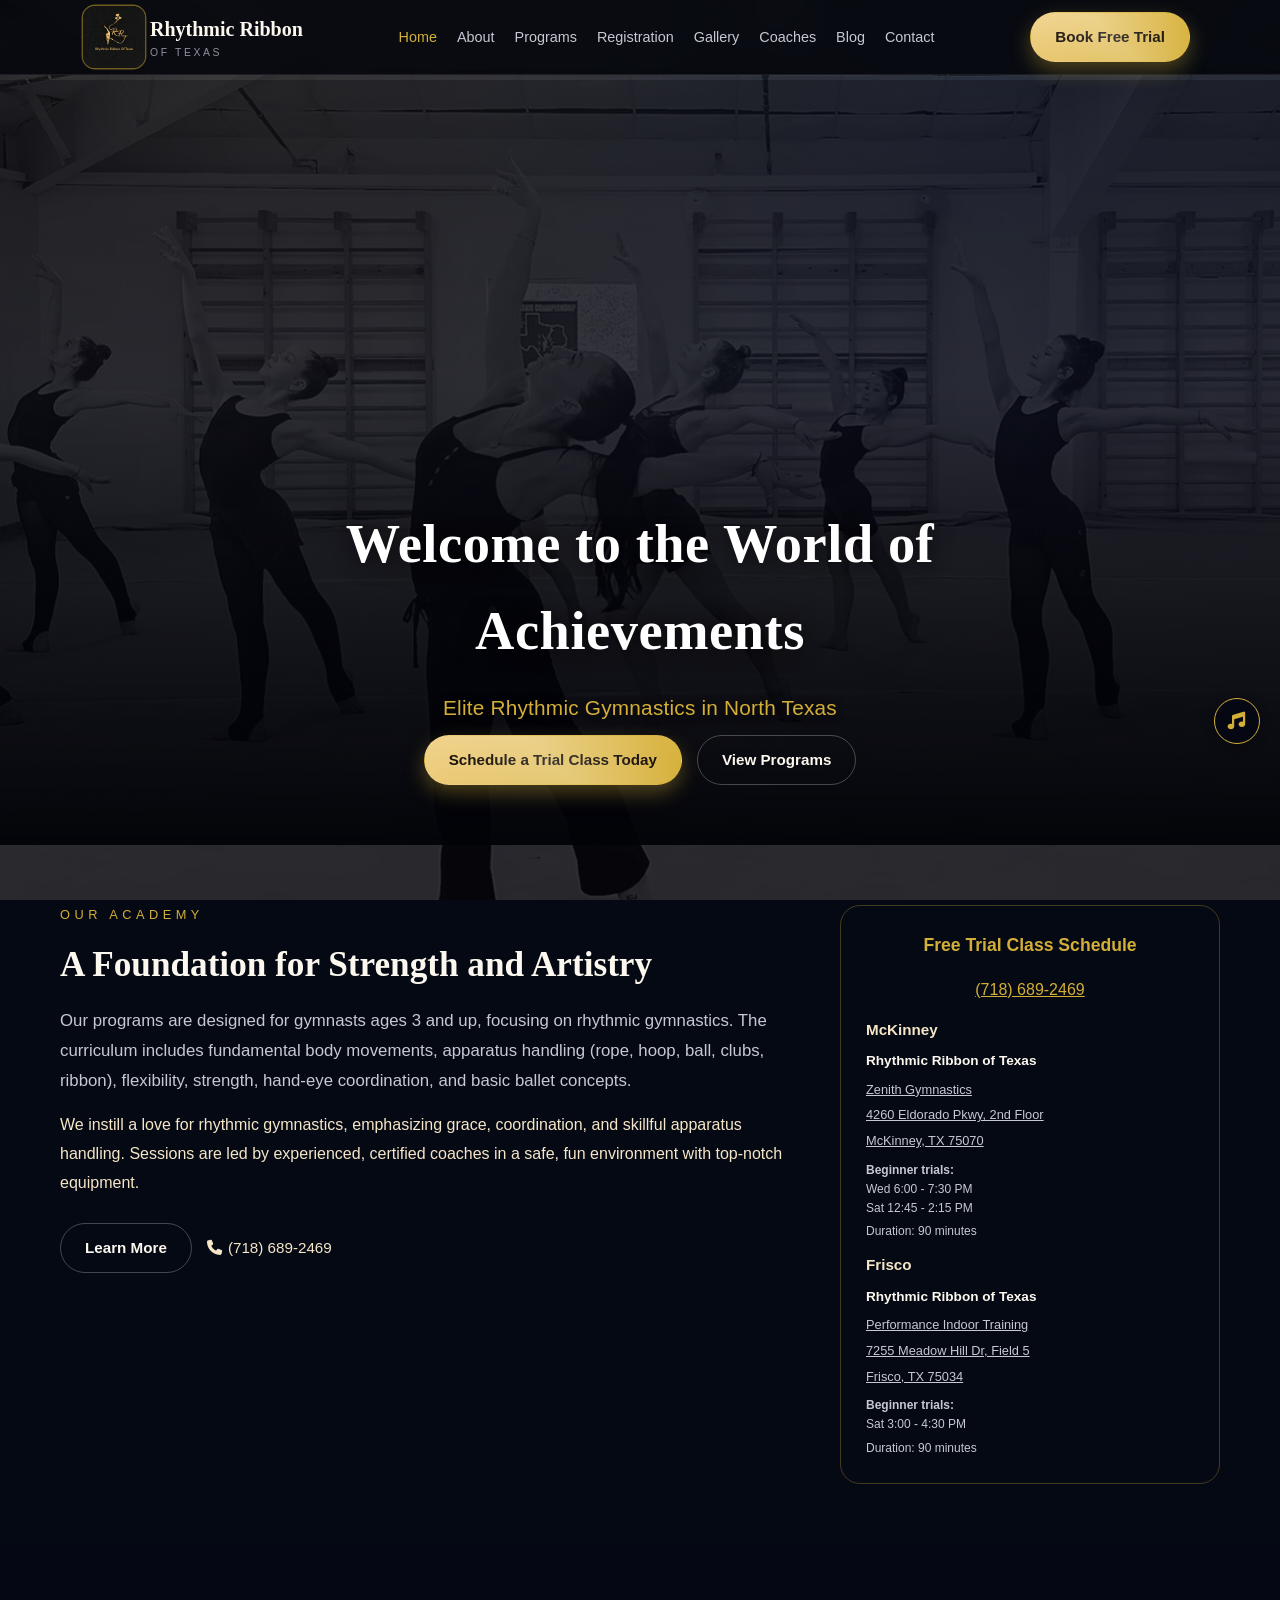
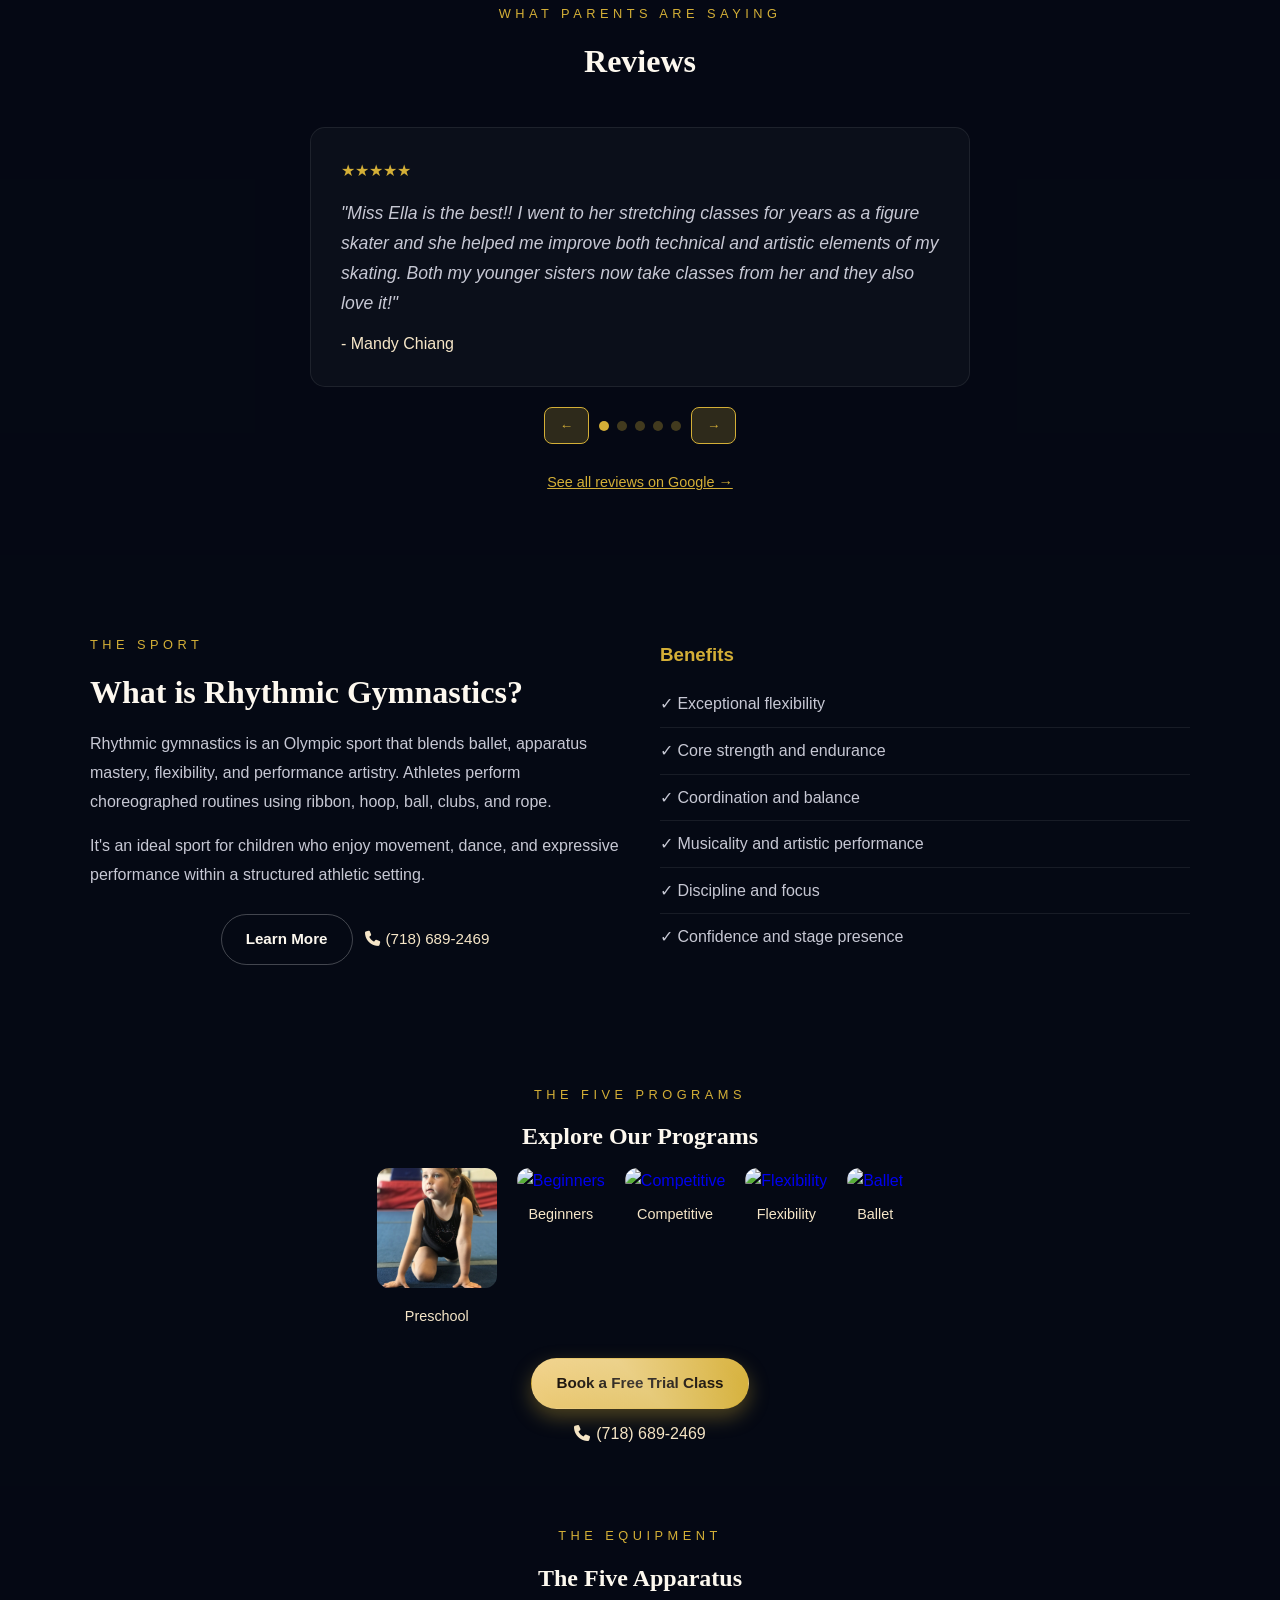
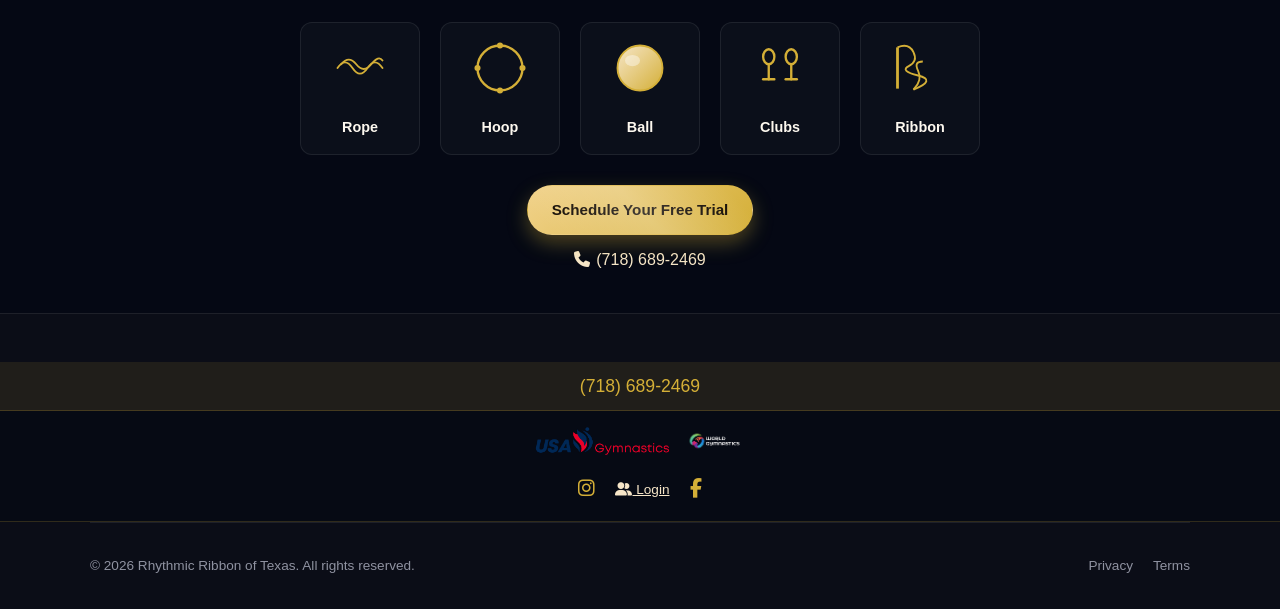
==== commit d92bda70: "your message here" ====
--- a/index.html
+++ b/index.html
@@ -97,7 +97,7 @@
         <source src="assets/rrt-media/art/home-page-video.mp4" type="video/mp4">
       </video>
       <div class="video-hero-overlay">
-        <h1>Where grace meets strength</h1>
+        <h1>Welcome to the World of Achievements</h1>
         <p class="lead" style="max-width: 60ch;">Elite Rhythmic Gymnastics in North Texas</p>
         <div class="hero-cta-row">
           <a href="/registration.html" class="btn btn-primary shine">Schedule a Trial Class Today</a>
@@ -233,11 +233,11 @@
               <p style="color: var(--rrt-soft-gold); font-size: 0.9rem; margin-top: 10px;">Preschool</p>
             </a>
             <a href="/programs.html#beginners" style="text-decoration: none; text-align: center;">
-              <img src="assets/gallery/beginners-1.jpg" alt="Beginners" loading="lazy" style="width: 120px; height: 120px; object-fit: cover; border-radius: 12px;">
+              <img src="assets/gallery/program-beginners.jpg" alt="Beginners" loading="lazy" style="width: 120px; height: 120px; object-fit: cover; border-radius: 12px;">
               <p style="color: var(--rrt-soft-gold); font-size: 0.9rem; margin-top: 10px;">Beginners</p>
             </a>
             <a href="/programs.html#competitive" style="text-decoration: none; text-align: center;">
-              <img src="assets/gallery/competition-ribbon.jpg" alt="Competitive" loading="lazy" style="width: 120px; height: 120px; object-fit: cover; border-radius: 12px;">
+              <img src="assets/gallery/program-competitive.jpg" alt="Competitive" loading="lazy" style="width: 120px; height: 120px; object-fit: cover; border-radius: 12px;">
               <p style="color: var(--rrt-soft-gold); font-size: 0.9rem; margin-top: 10px;">Competitive</p>
             </a>
             <a href="/programs.html#flexibility" style="text-decoration: none; text-align: center;">
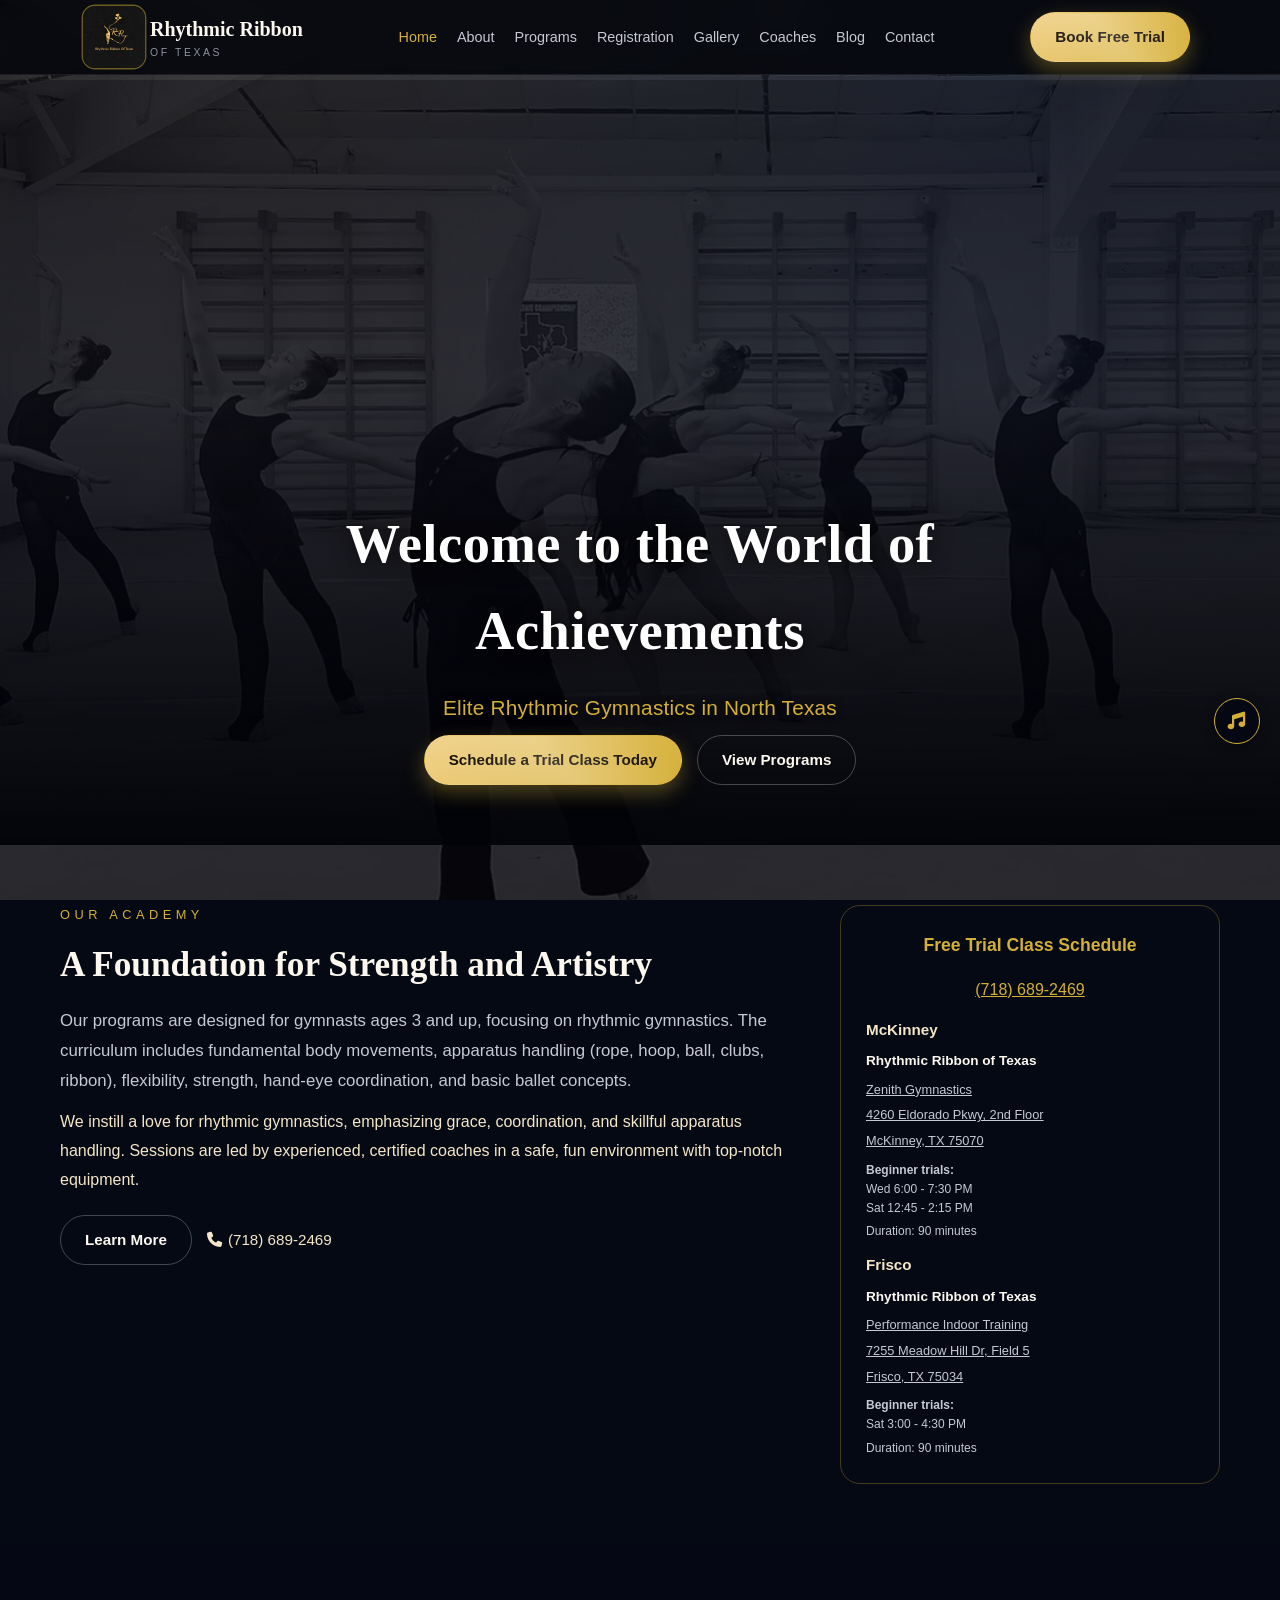
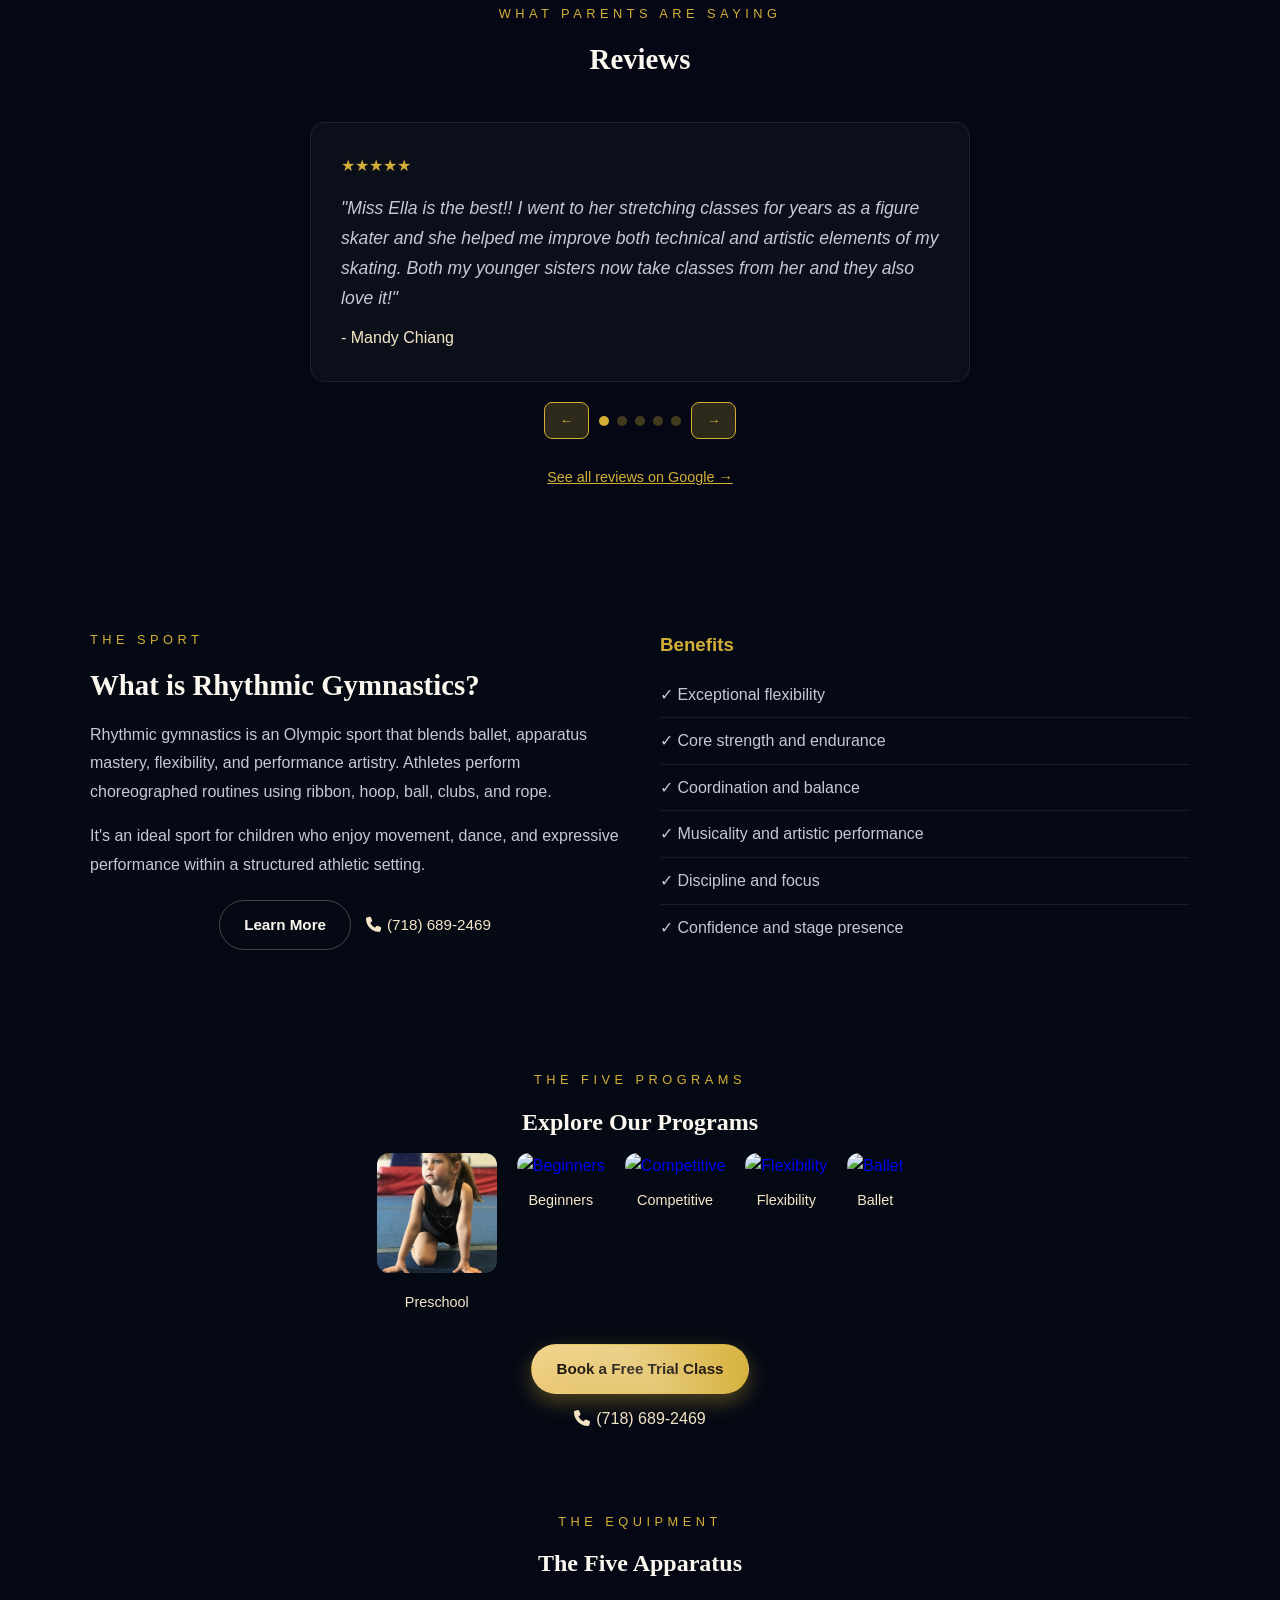
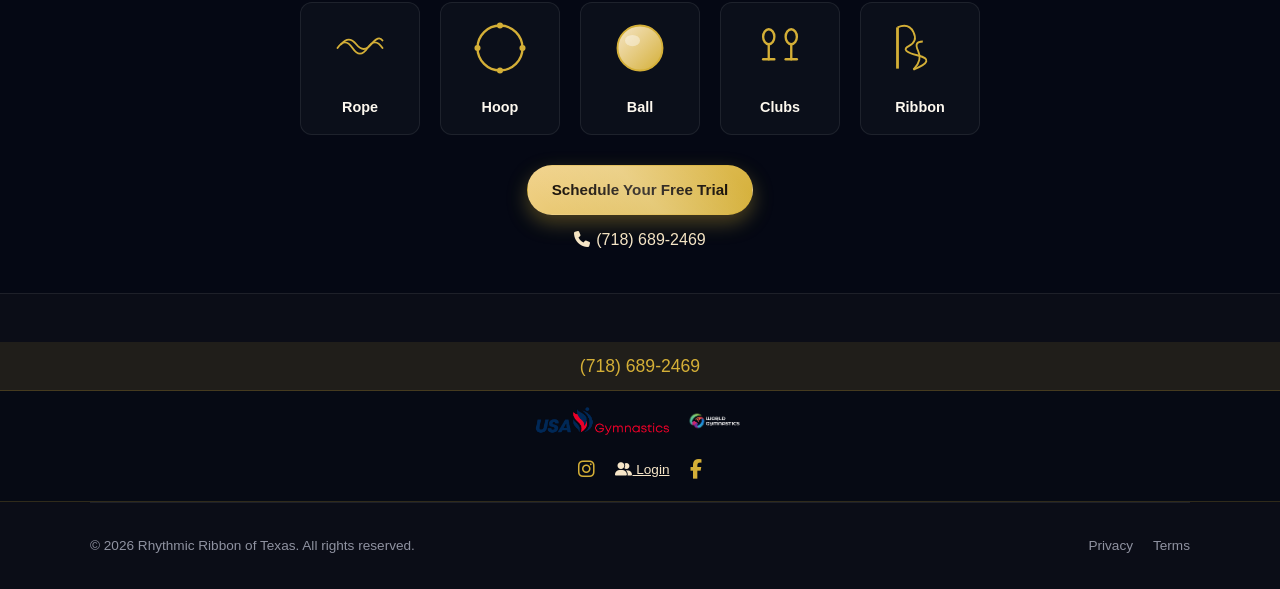
==== commit 0acad67f: "your message here" ====
--- a/index.html
+++ b/index.html
@@ -4,6 +4,8 @@
   <meta charset="UTF-8">
   <meta http-equiv="Content-Security-Policy" content="default-src 'self'; script-src 'self' 'unsafe-inline' https://cdn.jsdelivr.net; style-src 'self' 'unsafe-inline' https://fonts.googleapis.com https://cdnjs.cloudflare.com; font-src 'self' https://fonts.gstatic.com https://cdnjs.cloudflare.com; img-src 'self' data:; media-src 'self'; frame-src https://www.google.com; connect-src 'self' https://api.emailjs.com;">
   <meta name="viewport" content="width=device-width, initial-scale=1.0">
+  <meta name="referrer" content="strict-origin-when-cross-origin">
+  <meta http-equiv="Permissions-Policy" content="geolocation=(), microphone=(), camera=(), payment=()">
   <title>Rhythmic Ribbon of Texas | Premier Rhythmic Gymnastics in McKinney, TX</title>
   <link rel="canonical" href="https://rhythmicribbonoftexas.com/">
   <meta name="description" content="Rhythmic Ribbon of Texas offers premier rhythmic gymnastics training in McKinney, TX. Programs for beginners through competitive athletes focused on flexibility, strength, and confidence.">
@@ -19,7 +21,7 @@
   <link rel="preconnect" href="https://fonts.googleapis.com">
   <link rel="preconnect" href="https://fonts.gstatic.com" crossorigin>
   <link href="https://fonts.googleapis.com/css2?family=Playfair+Display:wght@500;600&family=Space+Grotesk:wght@400;500;600&display=swap" rel="stylesheet">
-  <link rel="stylesheet" href="https://cdnjs.cloudflare.com/ajax/libs/font-awesome/6.5.1/css/all.min.css">
+  <link rel="stylesheet" href="https://cdnjs.cloudflare.com/ajax/libs/font-awesome/6.5.1/css/all.min.css" integrity="sha512-DTOQO9RWCH3ppGqcWaEA1BIZOC6xxalwEsw9c2QQeAIftl+Vegovlnee1c9QX4TctnWMn13TZye+giMm8e2LwA==" crossorigin="anonymous" referrerpolicy="no-referrer">
   <style>
     /* Video Hero */
     .video-hero { position: relative; width: 100%; height: 85vh; min-height: 500px; overflow: hidden; }
@@ -110,10 +112,10 @@
     <section class="about-schedule">
       <div class="about-text">
         <p class="eyebrow">Our Academy</p>
-        <h2 style="font-family: var(--font-heading); font-size: clamp(1.6rem, 3vw, 2.2rem); margin-bottom: 12px;">A Foundation for Strength and Artistry</h2>
-        <p style="font-size: 1.05rem; color: var(--rrt-muted-light); margin-bottom: 15px; line-height: 1.8;">Our programs are designed for gymnasts ages 3 and up, focusing on rhythmic gymnastics. The curriculum includes fundamental body movements, apparatus handling (rope, hoop, ball, clubs, ribbon), flexibility, strength, hand-eye coordination, and basic ballet concepts.</p>
-        <p style="color: var(--rrt-soft-gold); margin-bottom: 25px; font-weight: 500; line-height: 1.8;">We instill a love for rhythmic gymnastics, emphasizing grace, coordination, and skillful apparatus handling. Sessions are led by experienced, certified coaches in a safe, fun environment with top-notch equipment.</p>
-        <div style="display: flex; gap: 15px; flex-wrap: wrap; align-items: center;">
+        <h2 class="heading mb-sm" style="font-size: clamp(1.6rem, 3vw, 2.2rem);">A Foundation for Strength and Artistry</h2>
+        <p class="body-text mb-sm" style="font-size: 1.05rem;">Our programs are designed for gymnasts ages 3 and up, focusing on rhythmic gymnastics. The curriculum includes fundamental body movements, apparatus handling (rope, hoop, ball, clubs, ribbon), flexibility, strength, hand-eye coordination, and basic ballet concepts.</p>
+        <p class="text-soft-gold mb-md" style="font-weight: 500; line-height: 1.8;">We instill a love for rhythmic gymnastics, emphasizing grace, coordination, and skillful apparatus handling. Sessions are led by experienced, certified coaches in a safe, fun environment with top-notch equipment.</p>
+        <div class="flex-wrap">
           <a href="/about.html" class="btn btn-secondary">Learn More</a>
           <a href="tel:+17186892469" style="color: var(--rrt-soft-gold); text-decoration: none; font-size: 0.95rem;"><i class="fas fa-phone" style="margin-right: 6px;"></i>(718) 689-2469</a>
         </div>
@@ -147,13 +149,13 @@
     </section>
 
     <!-- Reviews Section -->
-    <section style="background: rgba(5, 9, 20, 0.8); padding: 60px 20px;">
+    <section class="section" style="background: rgba(5, 9, 20, 0.8);">
       <div class="container" style="max-width: 700px; margin: 0 auto;">
-        <p class="eyebrow" style="text-align: center;">What Parents Are Saying</p>
-        <h2 style="font-family: var(--font-heading); font-size: 2rem; margin-bottom: 40px; text-align: center;">Reviews</h2>
+        <p class="eyebrow text-center">What Parents Are Saying</p>
+        <h2 class="heading-md text-center mb-xl">Reviews</h2>
         
         <div style="position: relative;">
-          <div id="reviews-carousel" aria-live="polite" style="background: rgba(255,255,255,0.03); border: 1px solid var(--rrt-border); border-radius: 15px; padding: 30px; min-height: 200px;">
+          <div id="reviews-carousel" aria-live="polite" class="card" style="border-radius: 15px; padding: 30px; min-height: 200px;">
             <div class="review-slide" style="display: none;">
               <div style="color: var(--rrt-gold); margin-bottom: 15px;">★★★★★</div>
               <p style="color: var(--rrt-muted-light); font-style: italic; font-size: 1.1rem; line-height: 1.7; margin-bottom: 12px;">"Miss Ella is the best!! I went to her stretching classes for years as a figure skater and she helped me improve both technical and artistic elements of my skating. Both my younger sisters now take classes from her and they also love it!"</p>
@@ -195,21 +197,21 @@
     </section>
 
     <!-- What is Rhythmic Gymnastics -->
-    <section class="container" style="padding: 80px 20px;">
+    <section class="container section-lg">
       <div class="grid-2" style="align-items: center;">
         <div>
           <p class="eyebrow">The Sport</p>
-          <h2 style="font-family: var(--font-heading); font-size: 2rem; margin-bottom: 12px;">What is Rhythmic Gymnastics?</h2>
-          <p style="color: var(--rrt-muted-light); line-height: 1.8; margin-bottom: 15px;">Rhythmic gymnastics is an Olympic sport that blends ballet, apparatus mastery, flexibility, and performance artistry. Athletes perform choreographed routines using ribbon, hoop, ball, clubs, and rope.</p>
-          <p style="color: var(--rrt-muted-light); line-height: 1.8; margin-bottom: 25px;">It's an ideal sport for children who enjoy movement, dance, and expressive performance within a structured athletic setting.</p>
-          <div style="display: flex; gap: 12px; flex-wrap: wrap; align-items: center; justify-content: center;">
+          <h2 class="heading-md mb-sm">What is Rhythmic Gymnastics?</h2>
+          <p class="body-text mb-sm">Rhythmic gymnastics is an Olympic sport that blends ballet, apparatus mastery, flexibility, and performance artistry. Athletes perform choreographed routines using ribbon, hoop, ball, clubs, and rope.</p>
+          <p class="body-text mb-md">It's an ideal sport for children who enjoy movement, dance, and expressive performance within a structured athletic setting.</p>
+          <div class="flex-wrap-center">
             <a href="/about.html" class="btn btn-secondary">Learn More</a>
-            <a href="tel:+17186892469" style="color: var(--rrt-soft-gold); text-decoration: none; font-size: 0.95rem;"><i class="fas fa-phone" style="margin-right: 6px;"></i>(718) 689-2469</a>
+            <a href="tel:+17186892469" class="text-soft-gold" style="text-decoration: none; font-size: 0.95rem;"><i class="fas fa-phone" style="margin-right: 6px;"></i>(718) 689-2469</a>
           </div>
         </div>
         <div>
-          <h3 style="color: var(--rrt-gold); margin-bottom: 12px;">Benefits</h3>
-          <ul style="color: var(--rrt-muted-light); list-style: none;">
+          <h3 class="text-gold mb-sm">Benefits</h3>
+          <ul class="text-muted" style="list-style: none;">
             <li style="padding: 10px 0; border-bottom: 1px solid var(--rrt-border);">✓ Exceptional flexibility</li>
             <li style="padding: 10px 0; border-bottom: 1px solid var(--rrt-border);">✓ Core strength and endurance</li>
             <li style="padding: 10px 0; border-bottom: 1px solid var(--rrt-border);">✓ Coordination and balance</li>
@@ -222,11 +224,11 @@
     </section>
 
     <!-- Explore Our Programs -->
-    <section style="padding: 40px 20px;">
+    <section class="section-sm">
       <div class="container">
-        <div style="text-align: center; margin-bottom: 30px;">
-          <p class="eyebrow" style="text-align: center;">The Five Programs</p>
-        <h2 style="font-family: var(--font-heading); font-size: 1.5rem; margin-bottom: 12px; text-align: center;">Explore Our Programs</h2>
+        <div class="text-center mb-lg">
+          <p class="eyebrow text-center">The Five Programs</p>
+          <h2 class="heading mb-sm text-center" style="font-size: 1.5rem;">Explore Our Programs</h2>
           <div class="program-thumbs" style="display: flex; justify-content: center; gap: 20px; flex-wrap: wrap;">
             <a href="/programs.html#preschool" style="text-decoration: none; text-align: center;">
               <img src="assets/gallery/Beginner student.jpg" alt="Preschool" loading="lazy" style="width: 120px; height: 120px; object-fit: cover; border-radius: 12px;">
@@ -257,28 +259,28 @@
       </div>
     </section>
     <!-- The Five Apparatus -->
-    <section style="background: rgba(5, 9, 20, 0.6); padding: 40px 20px;">
+    <section class="section-sm" style="background: rgba(5, 9, 20, 0.6);">
       <div class="container">
-        <p class="eyebrow" style="text-align: center;">The Equipment</p>
-        <h2 style="font-family: var(--font-heading); font-size: 1.5rem; margin-bottom: 25px; text-align: center;">The Five Apparatus</h2>
+        <p class="eyebrow text-center">The Equipment</p>
+        <h2 class="heading mb-md text-center" style="font-size: 1.5rem;">The Five Apparatus</h2>
         <div style="display: flex; justify-content: center; gap: 20px; flex-wrap: wrap;">
-          <div style="background: rgba(255,255,255,0.03); border: 1px solid var(--rrt-border); border-radius: 12px; padding: 15px; text-align: center; width: 120px;">
+          <div class="card text-center" style="border-radius: 12px; padding: 15px; width: 120px;">
             <img src="assets/icon-rope.svg" alt="Rope" onclick="openModal('assets/rrt-media/apparatus-videos/rope-small.mp4')" style="width: 60px; height: 60px; margin-bottom: 10px; cursor: pointer;">
             <h3 style="font-size: 0.9rem;">Rope</h3>
           </div>
-          <div style="background: rgba(255,255,255,0.03); border: 1px solid var(--rrt-border); border-radius: 12px; padding: 15px; text-align: center; width: 120px;">
+          <div class="card text-center" style="border-radius: 12px; padding: 15px; width: 120px;">
             <img src="assets/icon-hoop.svg" alt="Hoop" onclick="openModal('assets/rrt-media/apparatus-videos/hoop.mp4')" style="width: 60px; height: 60px; margin-bottom: 10px; cursor: pointer;">
             <h3 style="font-size: 0.9rem;">Hoop</h3>
           </div>
-          <div style="background: rgba(255,255,255,0.03); border: 1px solid var(--rrt-border); border-radius: 12px; padding: 15px; text-align: center; width: 120px;">
+          <div class="card text-center" style="border-radius: 12px; padding: 15px; width: 120px;">
             <img src="assets/icon-ball.svg" alt="Ball" onclick="openModal('assets/rrt-media/apparatus-videos/ball.mp4')" style="width: 60px; height: 60px; margin-bottom: 10px; cursor: pointer;">
             <h3 style="font-size: 0.9rem;">Ball</h3>
           </div>
-          <div style="background: rgba(255,255,255,0.03); border: 1px solid var(--rrt-border); border-radius: 12px; padding: 15px; text-align: center; width: 120px;">
+          <div class="card text-center" style="border-radius: 12px; padding: 15px; width: 120px;">
             <img src="assets/icon-clubs.svg" alt="Clubs" onclick="openModal('assets/rrt-media/apparatus-videos/club-small.mp4')" style="width: 60px; height: 60px; margin-bottom: 10px; cursor: pointer;">
             <h3 style="font-size: 0.9rem;">Clubs</h3>
           </div>
-          <div style="background: rgba(255,255,255,0.03); border: 1px solid var(--rrt-border); border-radius: 12px; padding: 15px; text-align: center; width: 120px;">
+          <div class="card text-center" style="border-radius: 12px; padding: 15px; width: 120px;">
             <img src="assets/icon-ribbon-stick.svg" alt="Ribbon" onclick="openModal('assets/rrt-media/apparatus-videos/ribbons-small.mp4')" style="width: 60px; height: 60px; margin-bottom: 10px; cursor: pointer;">
             <h3 style="font-size: 0.9rem;">Ribbon</h3>
           </div>
--- a/assets/styles.css
+++ b/assets/styles.css
@@ -891,6 +891,105 @@
 .grid-sidebar { display: grid; grid-template-columns: 1fr 2fr; gap: 40px; }
 .grid-form { display: grid; grid-template-columns: 1fr 1fr; gap: 20px; }
 
+/* ========================================
+   UTILITY CLASSES
+   ======================================== */
+
+/* --- Text color utilities --- */
+.text-gold       { color: var(--rrt-gold); }
+.text-soft-gold  { color: var(--rrt-soft-gold); }
+.text-muted      { color: var(--rrt-muted-light); }
+.text-cream      { color: var(--rrt-cream); }
+.text-center     { text-align: center; }
+
+/* --- Heading utilities --- */
+.heading { font-family: var(--font-heading); }
+.heading-xl  { font-family: var(--font-heading); font-size: clamp(2rem, 5vw, 3.5rem); margin-bottom: 12px; }
+.heading-lg  { font-family: var(--font-heading); font-size: 2.5rem; margin-bottom: 12px; }
+.heading-md  { font-family: var(--font-heading); font-size: 1.8rem; margin-bottom: 12px; }
+.heading-sm  { font-family: var(--font-heading); font-size: 1.3rem; margin-bottom: 10px; }
+
+/* --- Body text utilities --- */
+.body-text      { color: var(--rrt-muted-light); line-height: 1.8; }
+.body-text + .body-text { margin-top: 15px; }
+.lead-text      { font-size: 1.1rem; color: var(--rrt-muted-light); }
+.small-text     { font-size: 0.85rem; color: var(--rrt-muted-light); }
+.tiny-text      { font-size: 0.75rem; color: var(--rrt-muted-light); }
+
+/* --- Section spacing utilities --- */
+.section        { padding: 60px 20px; }
+.section-lg     { padding: 80px 20px; }
+.section-sm     { padding: 40px 20px; }
+.section-hero   { padding: 120px 20px 80px; }
+
+/* --- Margin utilities --- */
+.mb-xs   { margin-bottom: 8px; }
+.mb-sm   { margin-bottom: 12px; }
+.mb-md   { margin-bottom: 20px; }
+.mb-lg   { margin-bottom: 30px; }
+.mb-xl   { margin-bottom: 40px; }
+.mb-xxl  { margin-bottom: 60px; }
+.mt-sm   { margin-top: 12px; }
+.mt-md   { margin-top: 20px; }
+.mt-lg   { margin-top: 40px; }
+.mt-xl   { margin-top: 60px; }
+
+/* --- Card utilities --- */
+.card {
+  background: rgba(255, 255, 255, 0.03);
+  border: 1px solid var(--rrt-border);
+  border-radius: var(--radius-sm);
+  padding: 20px;
+}
+.card-md {
+  background: rgba(255, 255, 255, 0.03);
+  border: 1px solid var(--rrt-border);
+  border-radius: var(--radius-lg);
+  padding: 25px;
+}
+.card-lg {
+  background: rgba(255, 255, 255, 0.03);
+  border: 1px solid var(--rrt-border);
+  border-radius: var(--radius-xl);
+  padding: 35px;
+}
+.card-gold {
+  background: rgba(212, 175, 55, 0.08);
+  border: 1px solid rgba(212, 175, 55, 0.3);
+  border-radius: var(--radius-lg);
+  padding: 25px;
+}
+
+/* --- Flex utilities --- */
+.flex-center   { display: flex; align-items: center; justify-content: center; }
+.flex-between  { display: flex; align-items: center; justify-content: space-between; }
+.flex-col      { display: flex; flex-direction: column; }
+.flex-wrap     { display: flex; flex-wrap: wrap; gap: 15px; align-items: center; }
+.flex-wrap-center { display: flex; flex-wrap: wrap; gap: 15px; align-items: center; justify-content: center; }
+
+/* --- Section divider utilities --- */
+.section-title {
+  color: var(--rrt-gold);
+  font-family: var(--font-heading);
+  font-size: 2rem;
+  margin-bottom: 20px;
+}
+.section-subtitle {
+  color: var(--rrt-muted-light);
+  font-size: 1rem;
+  margin-bottom: 30px;
+  max-width: 60ch;
+}
+
+/* Responsive utility overrides */
+@media (max-width: 768px) {
+  .section     { padding: 40px 16px; }
+  .section-lg  { padding: 60px 16px; }
+  .section-sm  { padding: 24px 16px; }
+  .section-hero { padding: 80px 16px 50px; }
+  .flex-wrap, .flex-wrap-center { gap: 10px; }
+}
+
 @media (max-width: 960px) {
   .grid-5 { grid-template-columns: repeat(3, 1fr); }
   .grid-4 { grid-template-columns: repeat(2, 1fr); }
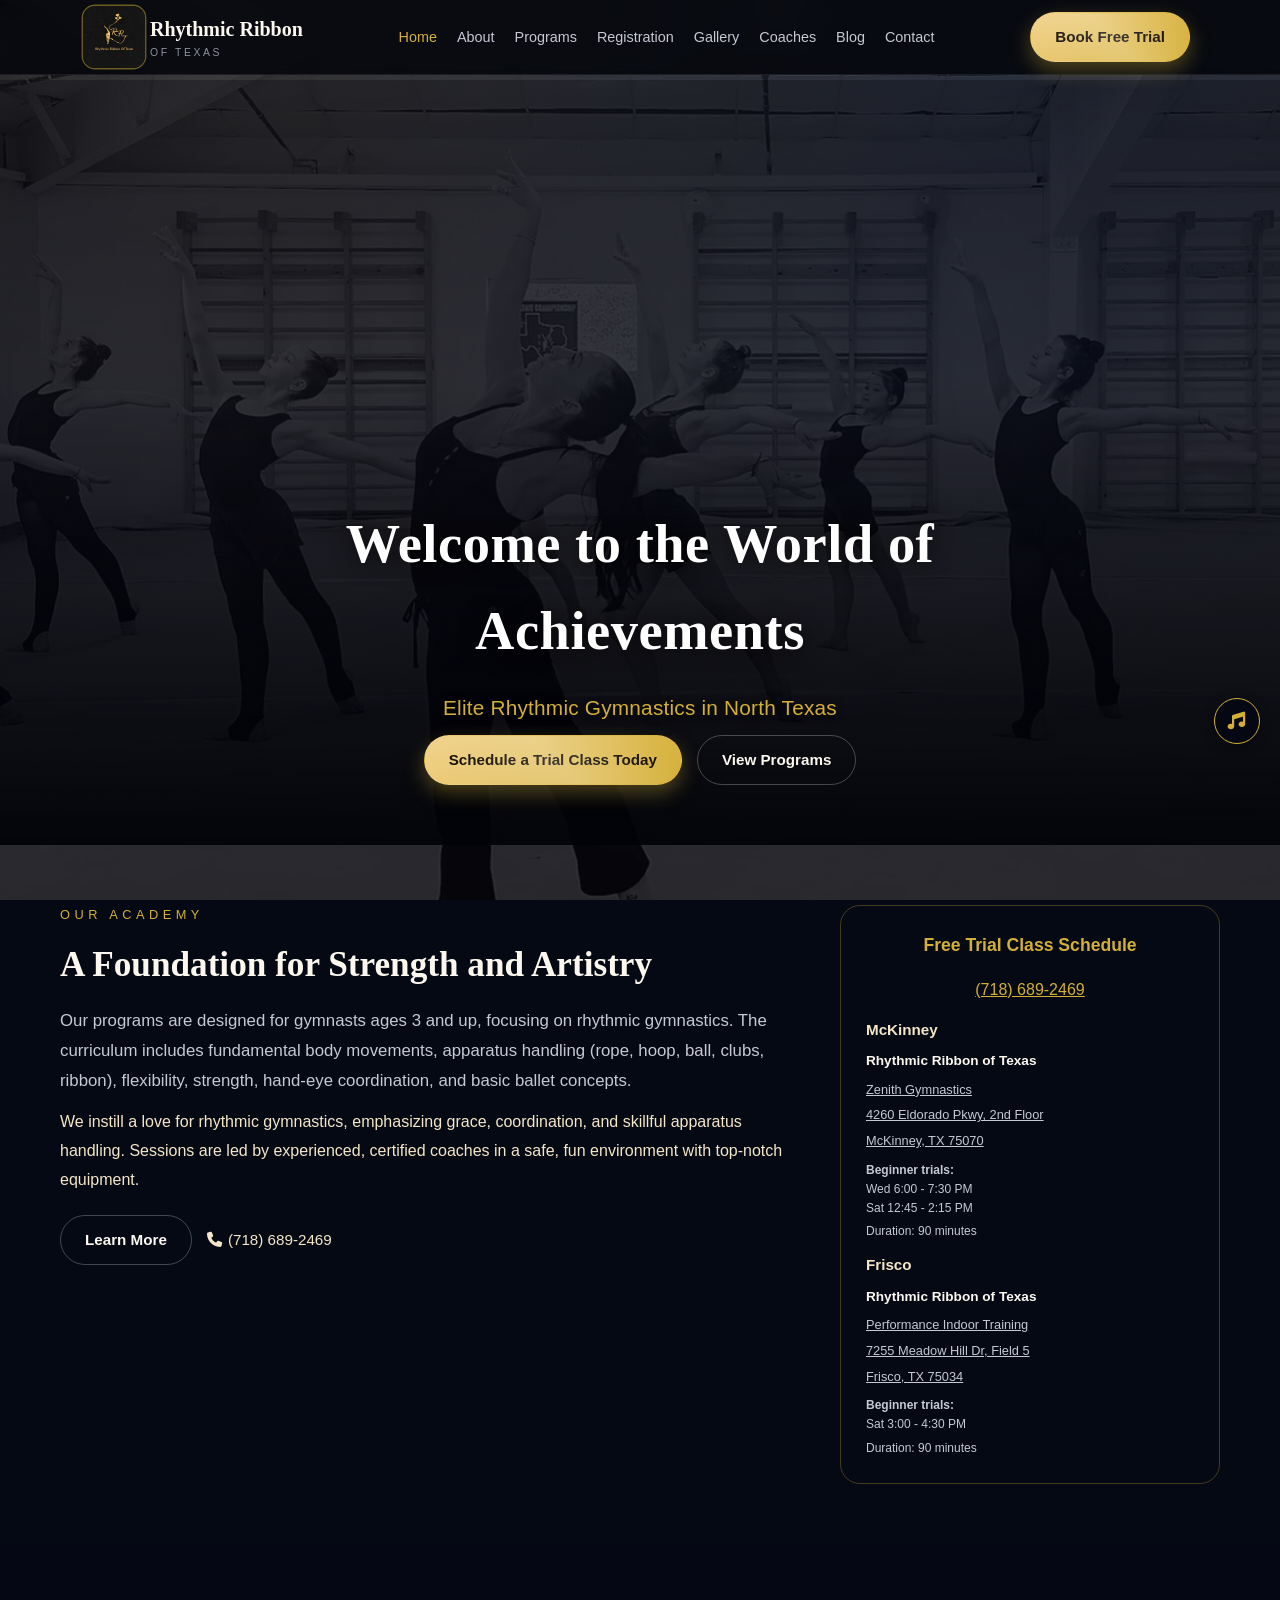
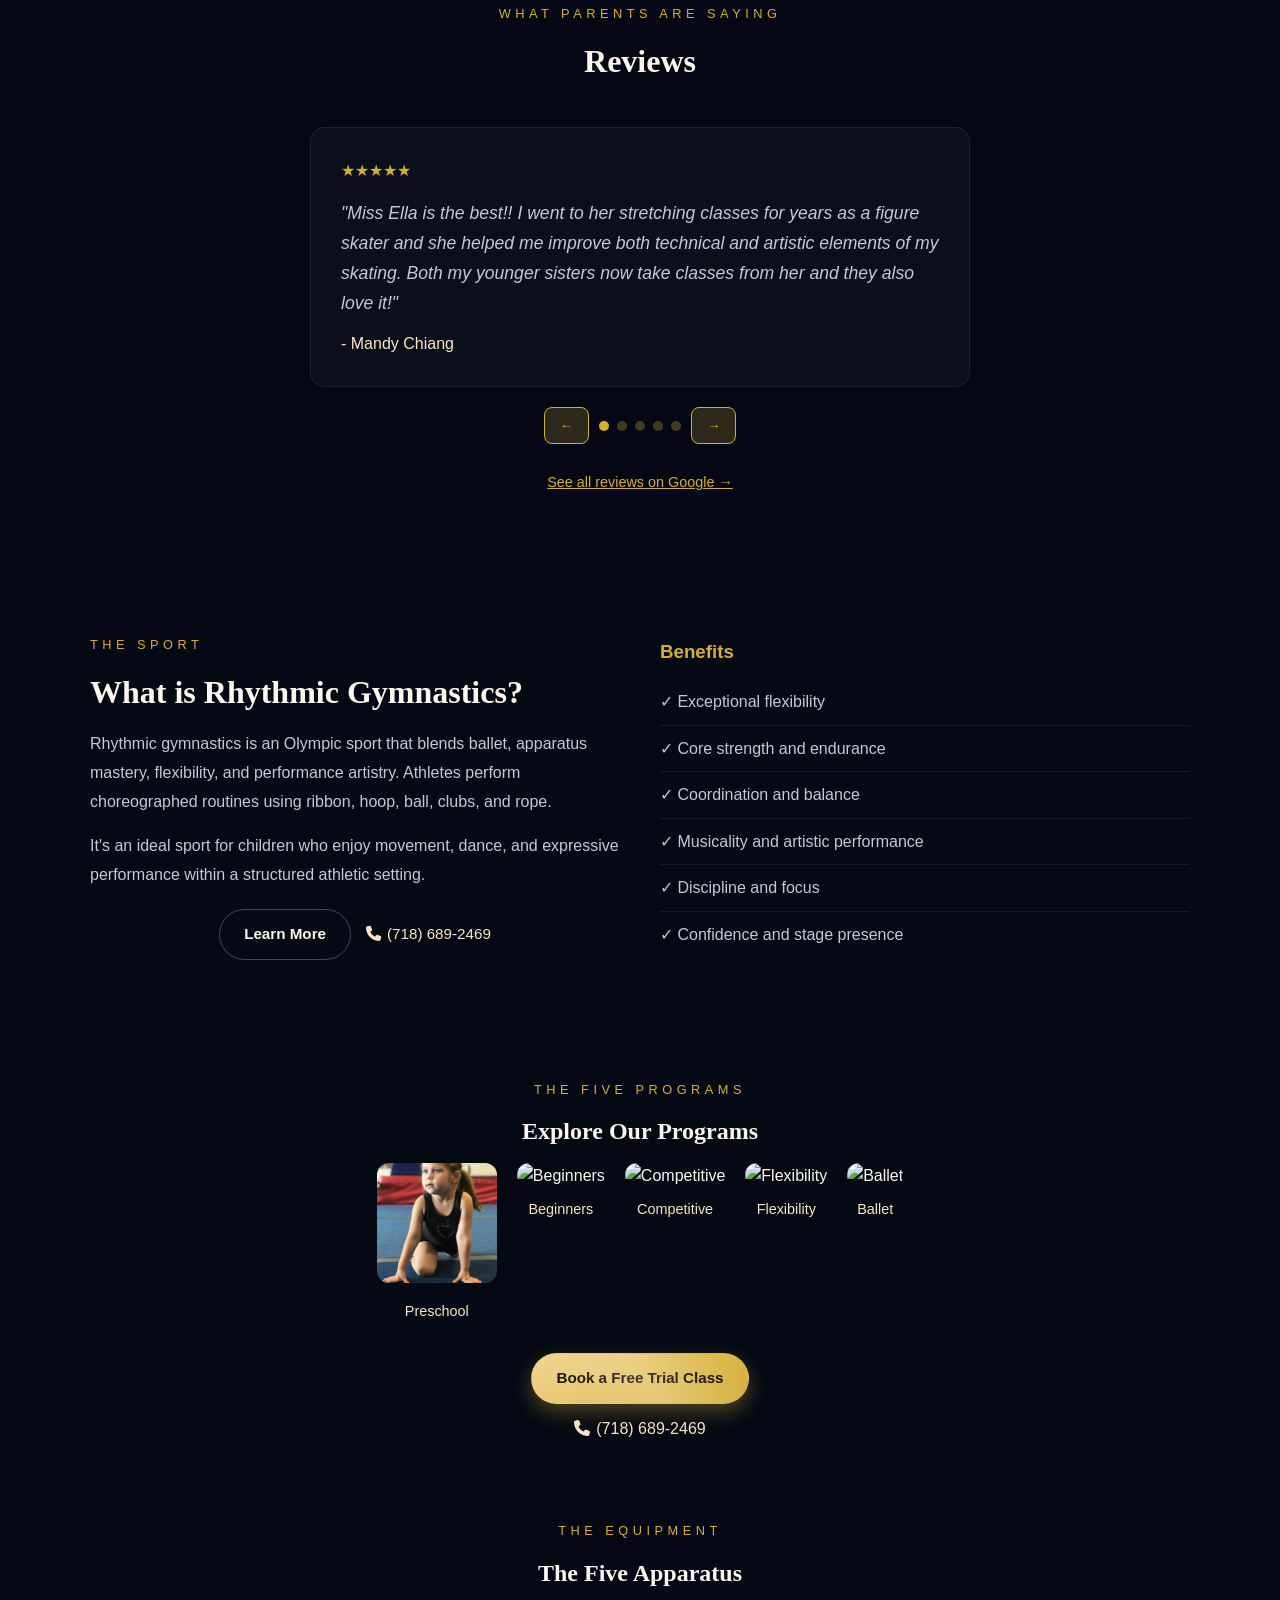
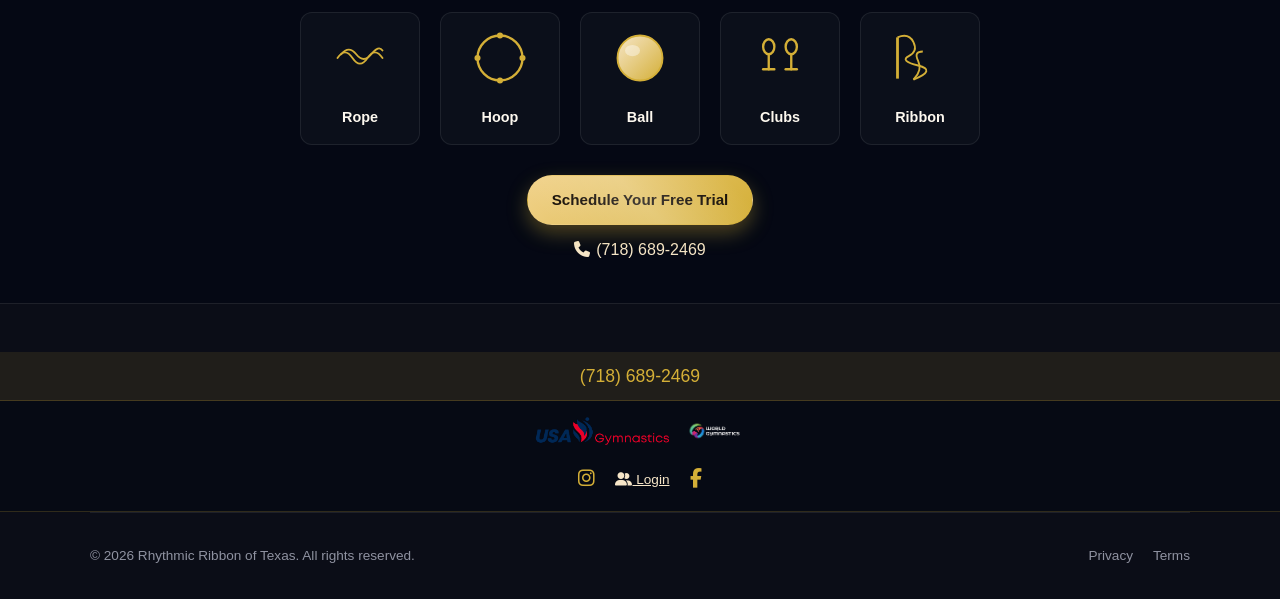
==== commit 5319ebdd: "your message here" ====
--- a/index.html
+++ b/index.html
@@ -206,7 +206,7 @@
           <p class="body-text mb-md">It's an ideal sport for children who enjoy movement, dance, and expressive performance within a structured athletic setting.</p>
           <div class="flex-wrap-center">
             <a href="/about.html" class="btn btn-secondary">Learn More</a>
-            <a href="tel:+17186892469" class="text-soft-gold" style="text-decoration: none; font-size: 0.95rem;"><i class="fas fa-phone" style="margin-right: 6px;"></i>(718) 689-2469</a>
+            <a href="tel:+17186892469" style="color: var(--rrt-soft-gold); text-decoration: none; font-size: 0.95rem;"><i class="fas fa-phone" style="margin-right: 6px;"></i>(718) 689-2469</a>
           </div>
         </div>
         <div>
--- a/assets/styles.css
+++ b/assets/styles.css
@@ -58,6 +58,10 @@
   padding: 0;
 }
 
+a {
+  color: inherit;
+}
+
 html {
   scroll-behavior: smooth;
 }
@@ -896,18 +900,18 @@
    ======================================== */
 
 /* --- Text color utilities --- */
-.text-gold       { color: var(--rrt-gold); }
-.text-soft-gold  { color: var(--rrt-soft-gold); }
-.text-muted      { color: var(--rrt-muted-light); }
-.text-cream      { color: var(--rrt-cream); }
+.text-gold,      a.text-gold      { color: var(--rrt-gold); }
+.text-soft-gold, a.text-soft-gold { color: var(--rrt-soft-gold); }
+.text-muted,     a.text-muted     { color: var(--rrt-muted-light); }
+.text-cream,     a.text-cream     { color: var(--rrt-cream); }
 .text-center     { text-align: center; }
 
 /* --- Heading utilities --- */
-.heading { font-family: var(--font-heading); }
-.heading-xl  { font-family: var(--font-heading); font-size: clamp(2rem, 5vw, 3.5rem); margin-bottom: 12px; }
-.heading-lg  { font-family: var(--font-heading); font-size: 2.5rem; margin-bottom: 12px; }
-.heading-md  { font-family: var(--font-heading); font-size: 1.8rem; margin-bottom: 12px; }
-.heading-sm  { font-family: var(--font-heading); font-size: 1.3rem; margin-bottom: 10px; }
+.heading     { font-family: var(--font-heading); }
+.heading-xl  { font-family: var(--font-heading); font-size: clamp(2.5rem, 5vw, 3.5rem); }
+.heading-lg  { font-family: var(--font-heading); font-size: 2.5rem; }
+.heading-md  { font-family: var(--font-heading); font-size: 2rem; }
+.heading-sm  { font-family: var(--font-heading); font-size: 1.3rem; }
 
 /* --- Body text utilities --- */
 .body-text      { color: var(--rrt-muted-light); line-height: 1.8; }
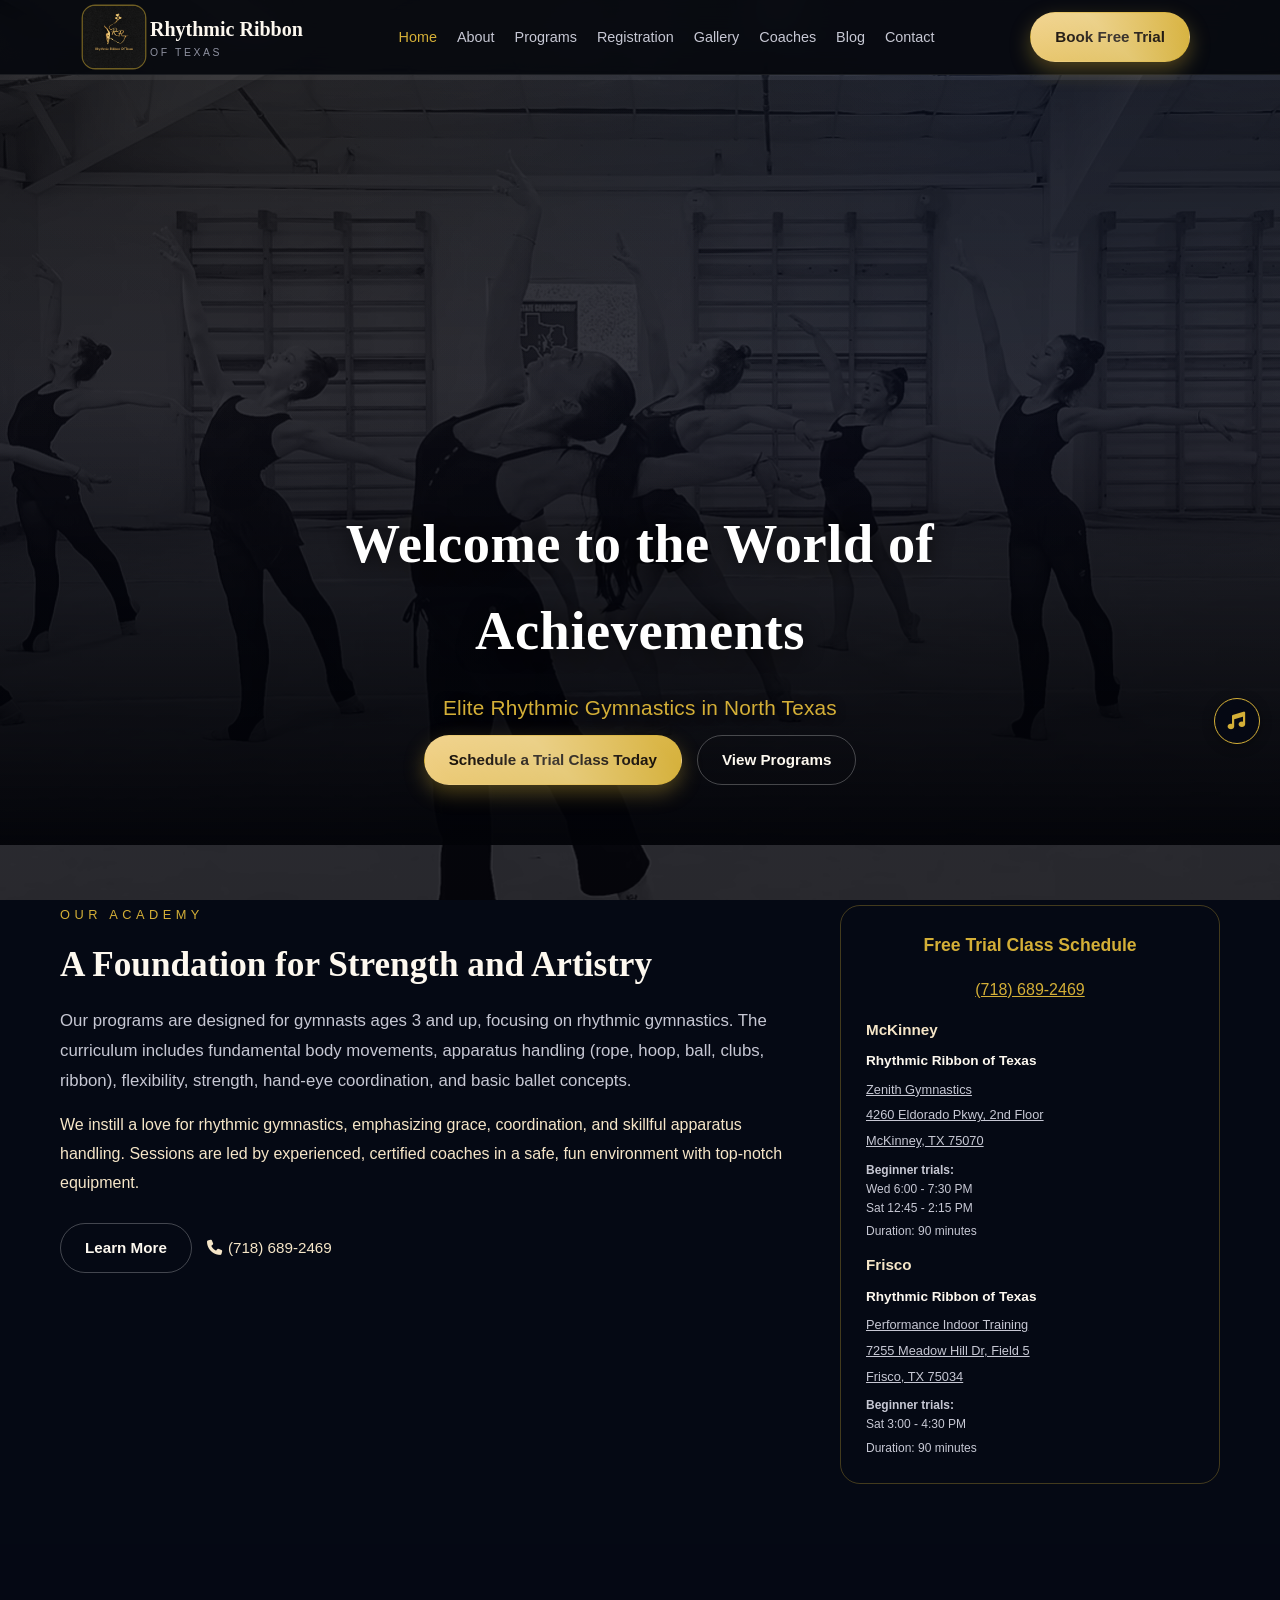
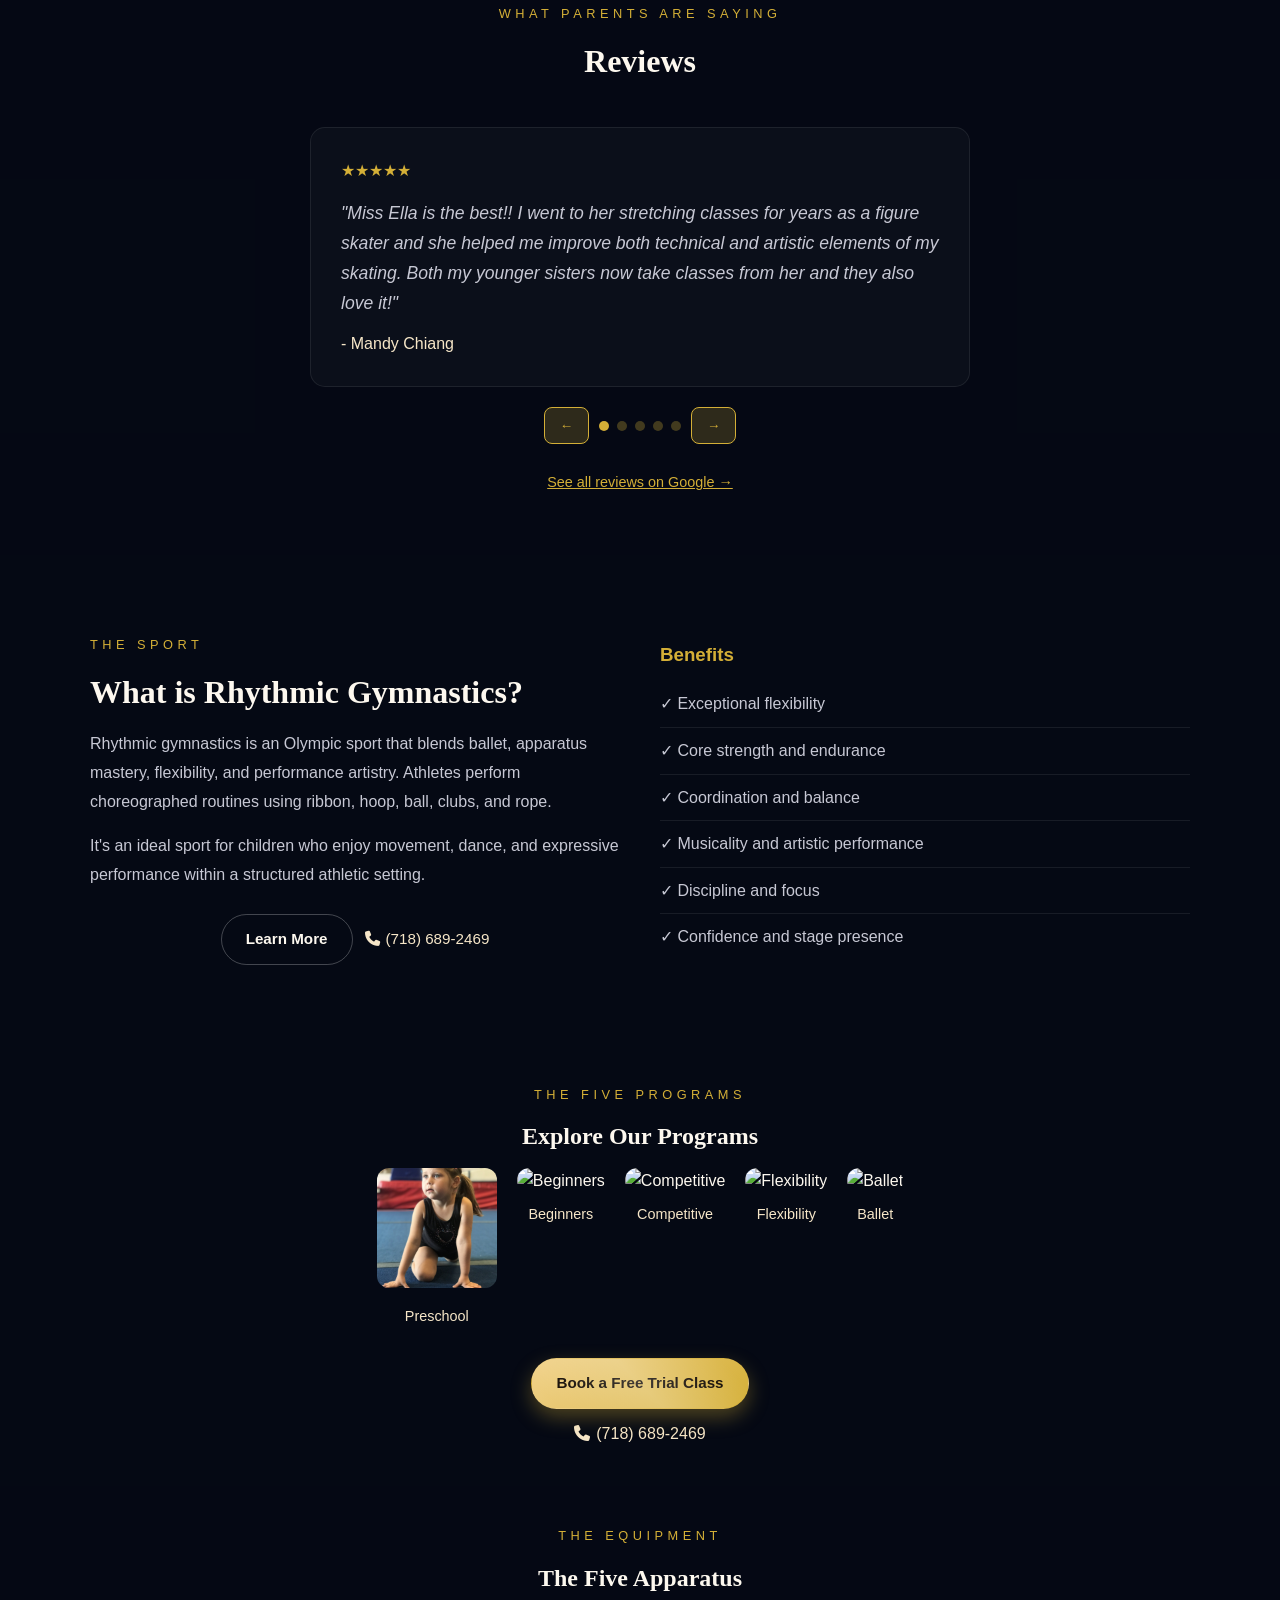
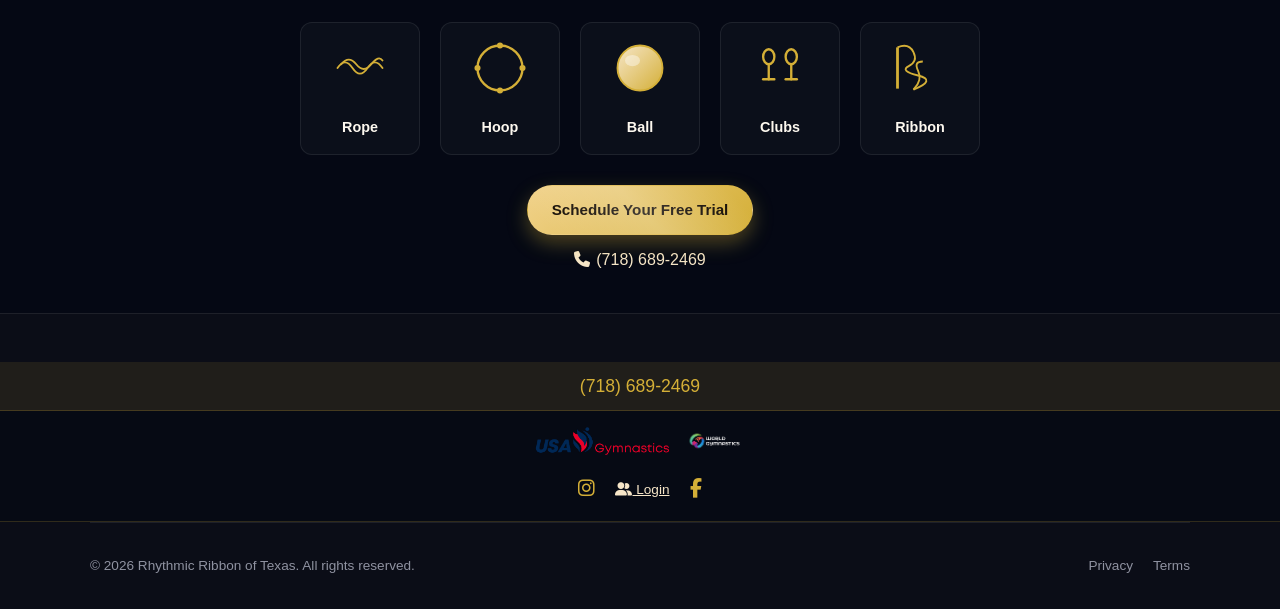
==== commit 317045b0: "Restore original premium styling on index and about pages Reverts utility-class refactor that altere" ====
--- a/index.html
+++ b/index.html
@@ -65,7 +65,7 @@
 </head>
 <body>
   <a href="#main" class="skip-link">Skip to content</a>
-  
+
   <header class="site-header">
     <div class="header-inner">
       <a href="/" class="logo-lockup">
@@ -112,10 +112,10 @@
     <section class="about-schedule">
       <div class="about-text">
         <p class="eyebrow">Our Academy</p>
-        <h2 class="heading mb-sm" style="font-size: clamp(1.6rem, 3vw, 2.2rem);">A Foundation for Strength and Artistry</h2>
-        <p class="body-text mb-sm" style="font-size: 1.05rem;">Our programs are designed for gymnasts ages 3 and up, focusing on rhythmic gymnastics. The curriculum includes fundamental body movements, apparatus handling (rope, hoop, ball, clubs, ribbon), flexibility, strength, hand-eye coordination, and basic ballet concepts.</p>
-        <p class="text-soft-gold mb-md" style="font-weight: 500; line-height: 1.8;">We instill a love for rhythmic gymnastics, emphasizing grace, coordination, and skillful apparatus handling. Sessions are led by experienced, certified coaches in a safe, fun environment with top-notch equipment.</p>
-        <div class="flex-wrap">
+        <h2 style="font-family: var(--font-heading); font-size: clamp(1.6rem, 3vw, 2.2rem); margin-bottom: 12px;">A Foundation for Strength and Artistry</h2>
+        <p style="font-size: 1.05rem; color: var(--rrt-muted-light); margin-bottom: 15px; line-height: 1.8;">Our programs are designed for gymnasts ages 3 and up, focusing on rhythmic gymnastics. The curriculum includes fundamental body movements, apparatus handling (rope, hoop, ball, clubs, ribbon), flexibility, strength, hand-eye coordination, and basic ballet concepts.</p>
+        <p style="color: var(--rrt-soft-gold); margin-bottom: 25px; font-weight: 500; line-height: 1.8;">We instill a love for rhythmic gymnastics, emphasizing grace, coordination, and skillful apparatus handling. Sessions are led by experienced, certified coaches in a safe, fun environment with top-notch equipment.</p>
+        <div style="display: flex; gap: 15px; flex-wrap: wrap; align-items: center;">
           <a href="/about.html" class="btn btn-secondary">Learn More</a>
           <a href="tel:+17186892469" style="color: var(--rrt-soft-gold); text-decoration: none; font-size: 0.95rem;"><i class="fas fa-phone" style="margin-right: 6px;"></i>(718) 689-2469</a>
         </div>
@@ -149,13 +149,13 @@
     </section>
 
     <!-- Reviews Section -->
-    <section class="section" style="background: rgba(5, 9, 20, 0.8);">
+    <section style="background: rgba(5, 9, 20, 0.8); padding: 60px 20px;">
       <div class="container" style="max-width: 700px; margin: 0 auto;">
-        <p class="eyebrow text-center">What Parents Are Saying</p>
-        <h2 class="heading-md text-center mb-xl">Reviews</h2>
-        
+        <p class="eyebrow" style="text-align: center;">What Parents Are Saying</p>
+        <h2 style="font-family: var(--font-heading); font-size: 2rem; margin-bottom: 40px; text-align: center;">Reviews</h2>
+
         <div style="position: relative;">
-          <div id="reviews-carousel" aria-live="polite" class="card" style="border-radius: 15px; padding: 30px; min-height: 200px;">
+          <div id="reviews-carousel" aria-live="polite" style="background: rgba(255,255,255,0.03); border: 1px solid var(--rrt-border); border-radius: 15px; padding: 30px; min-height: 200px;">
             <div class="review-slide" style="display: none;">
               <div style="color: var(--rrt-gold); margin-bottom: 15px;">★★★★★</div>
               <p style="color: var(--rrt-muted-light); font-style: italic; font-size: 1.1rem; line-height: 1.7; margin-bottom: 12px;">"Miss Ella is the best!! I went to her stretching classes for years as a figure skater and she helped me improve both technical and artistic elements of my skating. Both my younger sisters now take classes from her and they also love it!"</p>
@@ -182,14 +182,14 @@
               <p style="color: var(--rrt-soft-gold); font-weight: 500;">- Jennifer Allen</p>
             </div>
           </div>
-          
+
           <div style="display: flex; justify-content: center; gap: 10px; margin-top: 20px;">
             <button onclick="changeReview(-1)" aria-label="Previous review" style="background: rgba(212,175,55,0.2); border: 1px solid var(--rrt-gold); color: var(--rrt-gold); padding: 10px 15px; border-radius: 8px; cursor: pointer;">←</button>
             <span id="review-dots" role="tablist" style="display: flex; gap: 8px; align-items: center;"></span>
             <button onclick="changeReview(1)" aria-label="Next review" style="background: rgba(212,175,55,0.2); border: 1px solid var(--rrt-gold); color: var(--rrt-gold); padding: 10px 15px; border-radius: 8px; cursor: pointer;">→</button>
           </div>
         </div>
-        
+
         <div style="text-align: center; margin-top: 25px;">
           <a href="https://share.google/osSjUmCME3pWLKZ2R" target="_blank" rel="noopener noreferrer" style="color: var(--rrt-gold); font-size: 0.9rem;">See all reviews on Google →</a>
         </div>
@@ -197,21 +197,21 @@
     </section>
 
     <!-- What is Rhythmic Gymnastics -->
-    <section class="container section-lg">
+    <section class="container" style="padding: 80px 20px;">
       <div class="grid-2" style="align-items: center;">
         <div>
           <p class="eyebrow">The Sport</p>
-          <h2 class="heading-md mb-sm">What is Rhythmic Gymnastics?</h2>
-          <p class="body-text mb-sm">Rhythmic gymnastics is an Olympic sport that blends ballet, apparatus mastery, flexibility, and performance artistry. Athletes perform choreographed routines using ribbon, hoop, ball, clubs, and rope.</p>
-          <p class="body-text mb-md">It's an ideal sport for children who enjoy movement, dance, and expressive performance within a structured athletic setting.</p>
-          <div class="flex-wrap-center">
+          <h2 style="font-family: var(--font-heading); font-size: 2rem; margin-bottom: 12px;">What is Rhythmic Gymnastics?</h2>
+          <p style="color: var(--rrt-muted-light); line-height: 1.8; margin-bottom: 15px;">Rhythmic gymnastics is an Olympic sport that blends ballet, apparatus mastery, flexibility, and performance artistry. Athletes perform choreographed routines using ribbon, hoop, ball, clubs, and rope.</p>
+          <p style="color: var(--rrt-muted-light); line-height: 1.8; margin-bottom: 25px;">It's an ideal sport for children who enjoy movement, dance, and expressive performance within a structured athletic setting.</p>
+          <div style="display: flex; gap: 12px; flex-wrap: wrap; align-items: center; justify-content: center;">
             <a href="/about.html" class="btn btn-secondary">Learn More</a>
             <a href="tel:+17186892469" style="color: var(--rrt-soft-gold); text-decoration: none; font-size: 0.95rem;"><i class="fas fa-phone" style="margin-right: 6px;"></i>(718) 689-2469</a>
           </div>
         </div>
         <div>
-          <h3 class="text-gold mb-sm">Benefits</h3>
-          <ul class="text-muted" style="list-style: none;">
+          <h3 style="color: var(--rrt-gold); margin-bottom: 12px;">Benefits</h3>
+          <ul style="color: var(--rrt-muted-light); list-style: none;">
             <li style="padding: 10px 0; border-bottom: 1px solid var(--rrt-border);">✓ Exceptional flexibility</li>
             <li style="padding: 10px 0; border-bottom: 1px solid var(--rrt-border);">✓ Core strength and endurance</li>
             <li style="padding: 10px 0; border-bottom: 1px solid var(--rrt-border);">✓ Coordination and balance</li>
@@ -224,11 +224,11 @@
     </section>
 
     <!-- Explore Our Programs -->
-    <section class="section-sm">
+    <section style="padding: 40px 20px;">
       <div class="container">
-        <div class="text-center mb-lg">
-          <p class="eyebrow text-center">The Five Programs</p>
-          <h2 class="heading mb-sm text-center" style="font-size: 1.5rem;">Explore Our Programs</h2>
+        <div style="text-align: center; margin-bottom: 30px;">
+          <p class="eyebrow" style="text-align: center;">The Five Programs</p>
+          <h2 style="font-family: var(--font-heading); font-size: 1.5rem; margin-bottom: 12px; text-align: center;">Explore Our Programs</h2>
           <div class="program-thumbs" style="display: flex; justify-content: center; gap: 20px; flex-wrap: wrap;">
             <a href="/programs.html#preschool" style="text-decoration: none; text-align: center;">
               <img src="assets/gallery/Beginner student.jpg" alt="Preschool" loading="lazy" style="width: 120px; height: 120px; object-fit: cover; border-radius: 12px;">
@@ -258,29 +258,30 @@
         </div>
       </div>
     </section>
+
     <!-- The Five Apparatus -->
-    <section class="section-sm" style="background: rgba(5, 9, 20, 0.6);">
+    <section style="background: rgba(5, 9, 20, 0.6); padding: 40px 20px;">
       <div class="container">
-        <p class="eyebrow text-center">The Equipment</p>
-        <h2 class="heading mb-md text-center" style="font-size: 1.5rem;">The Five Apparatus</h2>
+        <p class="eyebrow" style="text-align: center;">The Equipment</p>
+        <h2 style="font-family: var(--font-heading); font-size: 1.5rem; margin-bottom: 25px; text-align: center;">The Five Apparatus</h2>
         <div style="display: flex; justify-content: center; gap: 20px; flex-wrap: wrap;">
-          <div class="card text-center" style="border-radius: 12px; padding: 15px; width: 120px;">
+          <div style="background: rgba(255,255,255,0.03); border: 1px solid var(--rrt-border); border-radius: 12px; padding: 15px; text-align: center; width: 120px;">
             <img src="assets/icon-rope.svg" alt="Rope" onclick="openModal('assets/rrt-media/apparatus-videos/rope-small.mp4')" style="width: 60px; height: 60px; margin-bottom: 10px; cursor: pointer;">
             <h3 style="font-size: 0.9rem;">Rope</h3>
           </div>
-          <div class="card text-center" style="border-radius: 12px; padding: 15px; width: 120px;">
+          <div style="background: rgba(255,255,255,0.03); border: 1px solid var(--rrt-border); border-radius: 12px; padding: 15px; text-align: center; width: 120px;">
             <img src="assets/icon-hoop.svg" alt="Hoop" onclick="openModal('assets/rrt-media/apparatus-videos/hoop.mp4')" style="width: 60px; height: 60px; margin-bottom: 10px; cursor: pointer;">
             <h3 style="font-size: 0.9rem;">Hoop</h3>
           </div>
-          <div class="card text-center" style="border-radius: 12px; padding: 15px; width: 120px;">
+          <div style="background: rgba(255,255,255,0.03); border: 1px solid var(--rrt-border); border-radius: 12px; padding: 15px; text-align: center; width: 120px;">
             <img src="assets/icon-ball.svg" alt="Ball" onclick="openModal('assets/rrt-media/apparatus-videos/ball.mp4')" style="width: 60px; height: 60px; margin-bottom: 10px; cursor: pointer;">
             <h3 style="font-size: 0.9rem;">Ball</h3>
           </div>
-          <div class="card text-center" style="border-radius: 12px; padding: 15px; width: 120px;">
+          <div style="background: rgba(255,255,255,0.03); border: 1px solid var(--rrt-border); border-radius: 12px; padding: 15px; text-align: center; width: 120px;">
             <img src="assets/icon-clubs.svg" alt="Clubs" onclick="openModal('assets/rrt-media/apparatus-videos/club-small.mp4')" style="width: 60px; height: 60px; margin-bottom: 10px; cursor: pointer;">
             <h3 style="font-size: 0.9rem;">Clubs</h3>
           </div>
-          <div class="card text-center" style="border-radius: 12px; padding: 15px; width: 120px;">
+          <div style="background: rgba(255,255,255,0.03); border: 1px solid var(--rrt-border); border-radius: 12px; padding: 15px; text-align: center; width: 120px;">
             <img src="assets/icon-ribbon-stick.svg" alt="Ribbon" onclick="openModal('assets/rrt-media/apparatus-videos/ribbons-small.mp4')" style="width: 60px; height: 60px; margin-bottom: 10px; cursor: pointer;">
             <h3 style="font-size: 0.9rem;">Ribbon</h3>
           </div>
@@ -299,7 +300,7 @@
     <div style="text-align: center; padding: 10px; background: rgba(212, 175, 55, 0.1); border-bottom: 1px solid rgba(212, 175, 55, 0.2);">
       <a href="tel:+17186892469" style="color: var(--rrt-gold); font-size: 1.1rem; text-decoration: none;">(718) 689-2469</a>
     </div>
-    
+
     <!-- Combined Trust + Social -->
     <div style="background: rgba(5, 9, 20, 0.8); padding: 16px 15px; border-bottom: 1px solid rgba(212, 175, 55, 0.2);">
       <div style="max-width: 1200px; margin: 0 auto; display: flex; flex-direction: column; align-items: center; gap: 12px;">
@@ -324,7 +325,7 @@
       </div>
     </div>
   </footer>
-  
+
   <!-- Mobile Sticky CTA -->
   <div class="mobile-sticky-cta">
     <a href="/registration.html" class="btn btn-primary shine" style="width:100%;display:block;padding:14px 20px;text-align:center;text-decoration:none;">Book Free Trial</a>
@@ -335,7 +336,7 @@
     <video id="modalVideo" style="max-width:90%; max-height:80%; border-radius:10px;" controls></video>
     <p style="position:absolute; top:20px; color:#fff; font-size:0.9rem;">Tap to close or press Escape</p>
   </div>
-  
+
   <script src="assets/main.js"></script>
   <script src="assets/audio.js"></script>
 </body>
--- a/assets/styles.css
+++ b/assets/styles.css
@@ -916,7 +916,7 @@
 /* --- Body text utilities --- */
 .body-text      { color: var(--rrt-muted-light); line-height: 1.8; }
 .body-text + .body-text { margin-top: 15px; }
-.lead-text      { font-size: 1.1rem; color: var(--rrt-muted-light); }
+.lead-text      { font-size: 1.2rem; color: var(--rrt-muted-light); }
 .small-text     { font-size: 0.85rem; color: var(--rrt-muted-light); }
 .tiny-text      { font-size: 0.75rem; color: var(--rrt-muted-light); }
 
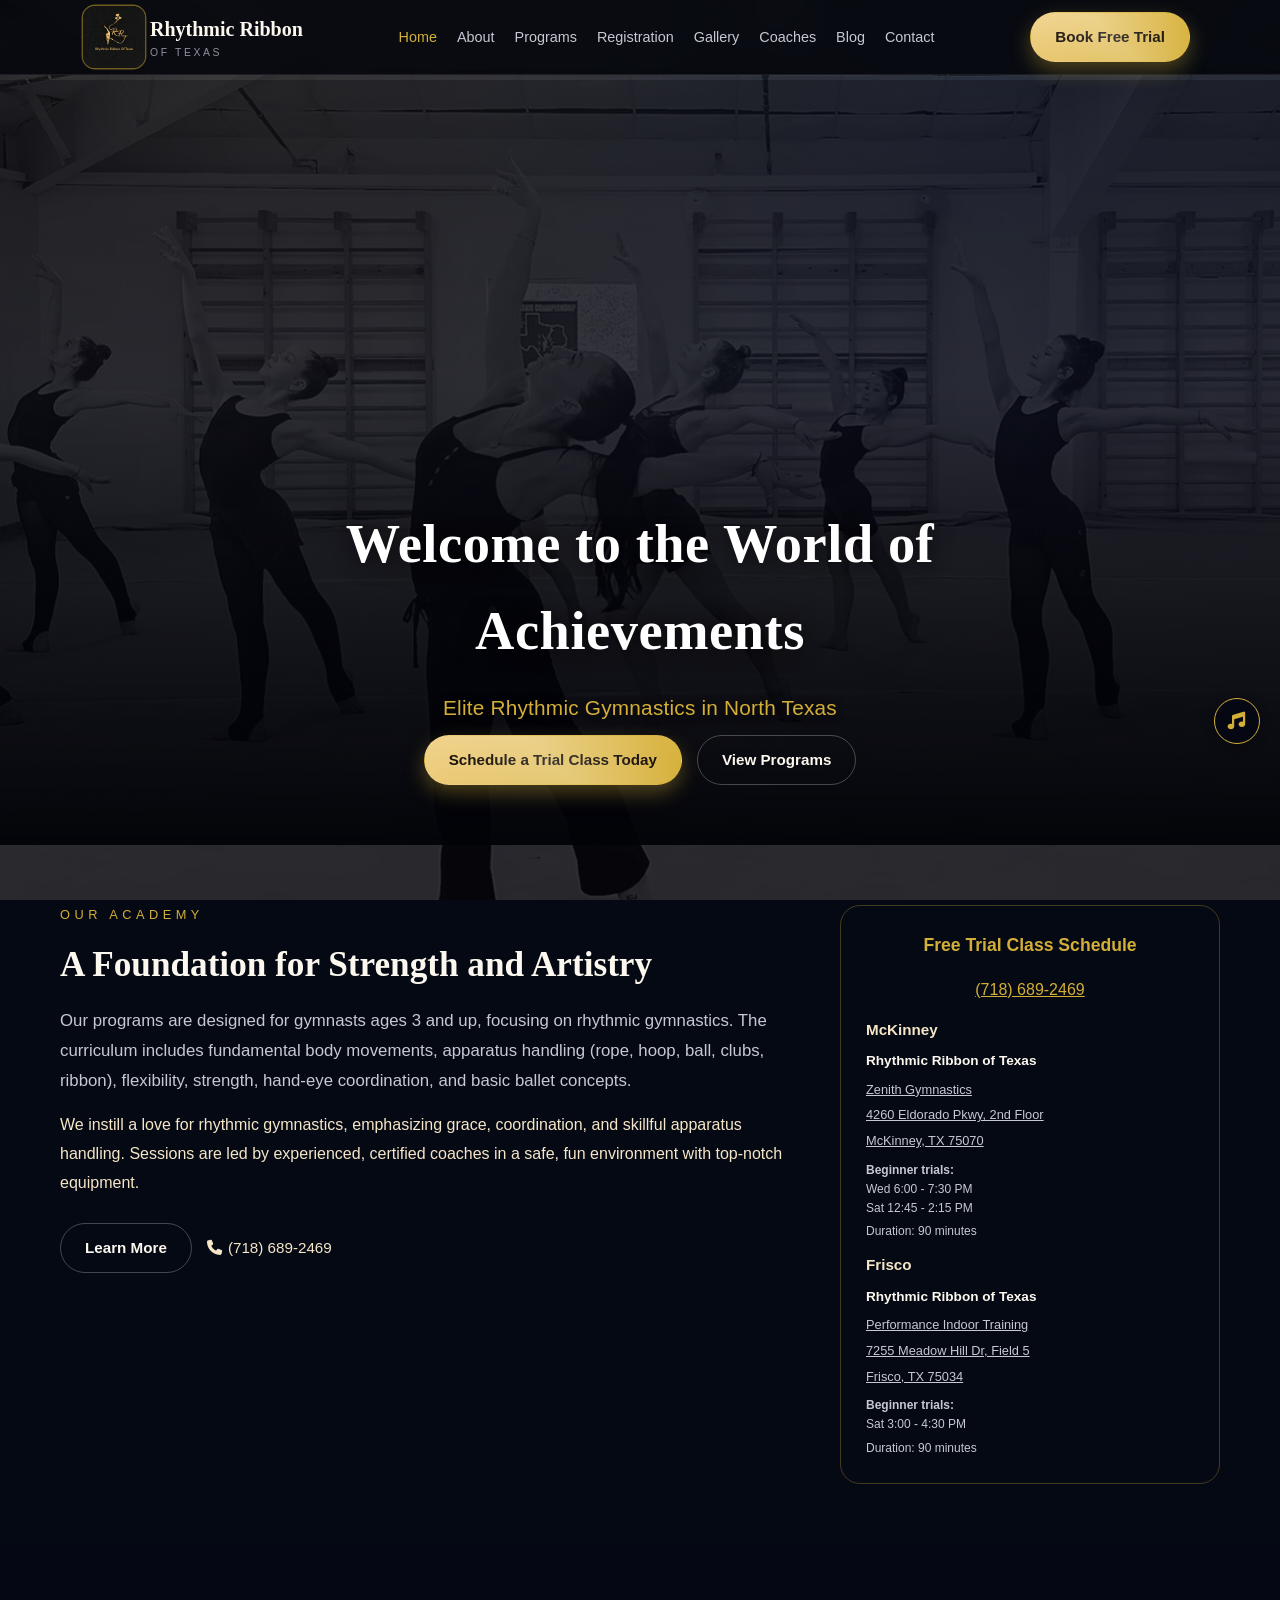
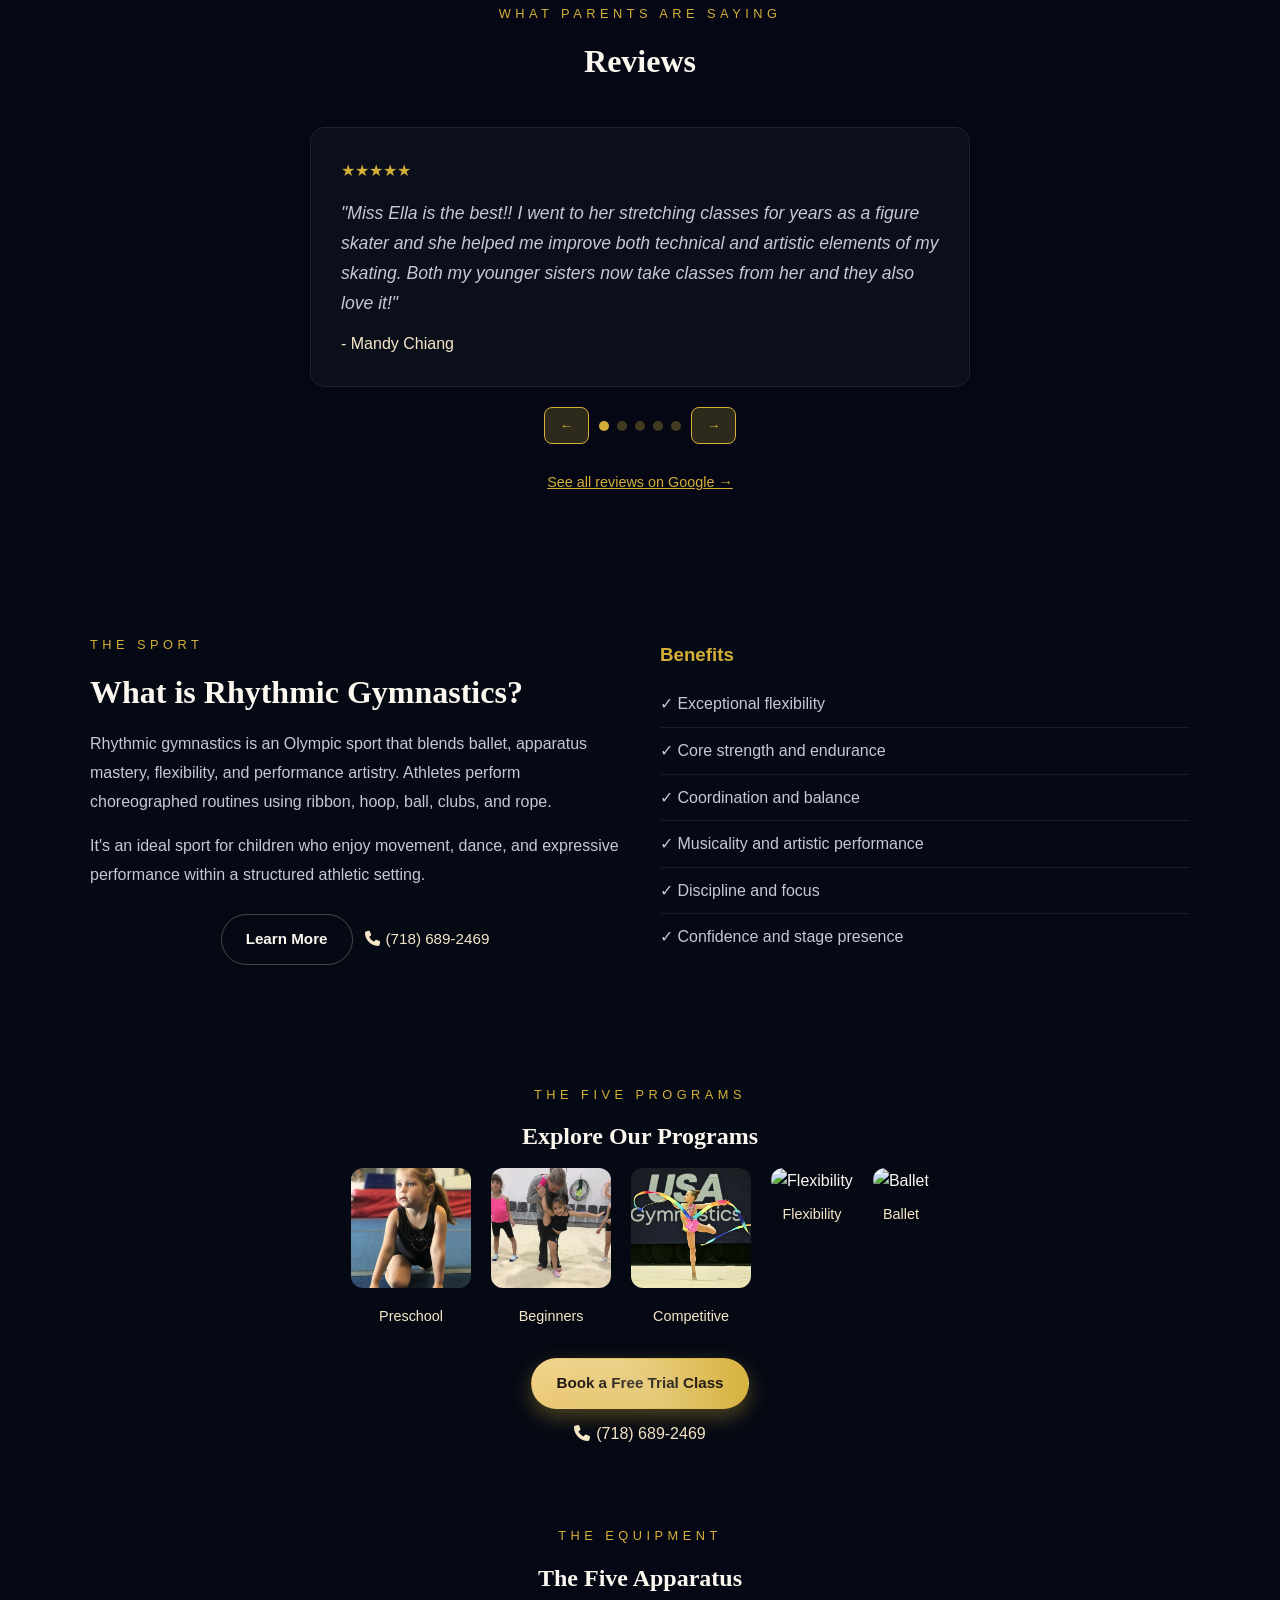
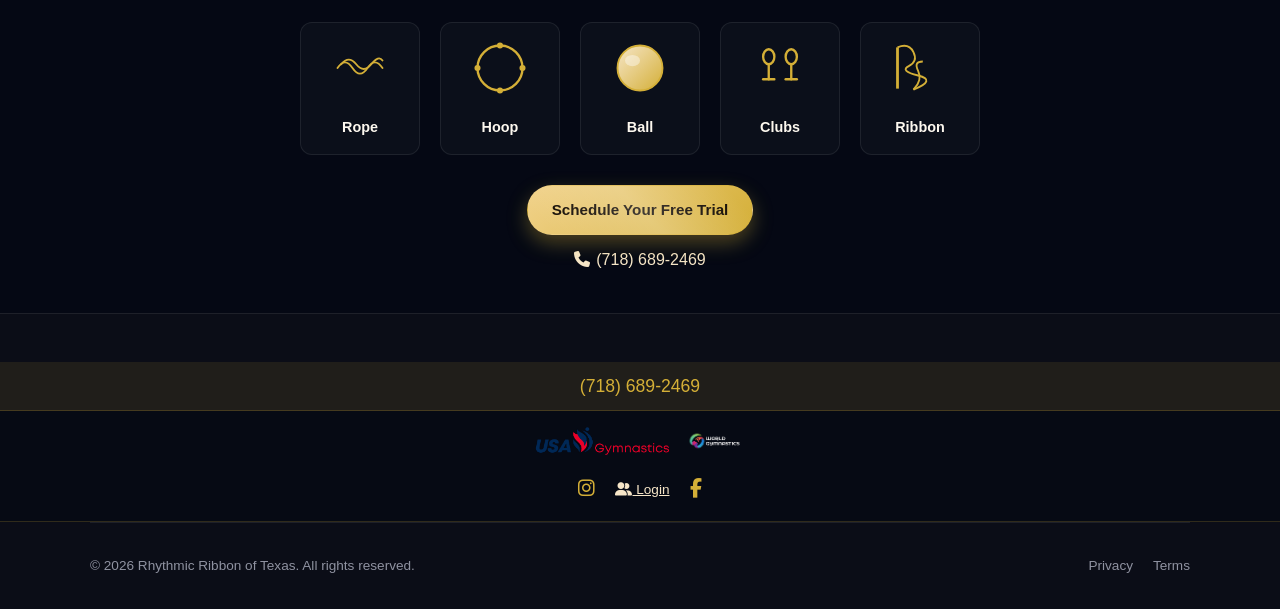
==== commit e19be128: "your message here" ====
--- a/index.html
+++ b/index.html
@@ -231,11 +231,11 @@
           <h2 style="font-family: var(--font-heading); font-size: 1.5rem; margin-bottom: 12px; text-align: center;">Explore Our Programs</h2>
           <div class="program-thumbs" style="display: flex; justify-content: center; gap: 20px; flex-wrap: wrap;">
             <a href="/programs.html#preschool" style="text-decoration: none; text-align: center;">
-              <img src="assets/gallery/Beginner student.jpg" alt="Preschool" loading="lazy" style="width: 120px; height: 120px; object-fit: cover; border-radius: 12px;">
+              <img src="assets/gallery/program-preschool.png" alt="Preschool" loading="lazy" style="width: 120px; height: 120px; object-fit: cover; border-radius: 12px;">
               <p style="color: var(--rrt-soft-gold); font-size: 0.9rem; margin-top: 10px;">Preschool</p>
             </a>
             <a href="/programs.html#beginners" style="text-decoration: none; text-align: center;">
-              <img src="assets/gallery/program-beginners.jpg" alt="Beginners" loading="lazy" style="width: 120px; height: 120px; object-fit: cover; border-radius: 12px;">
+              <img src="assets/gallery/program-beginners.png" alt="Beginners" loading="lazy" style="width: 120px; height: 120px; object-fit: cover; border-radius: 12px;">
               <p style="color: var(--rrt-soft-gold); font-size: 0.9rem; margin-top: 10px;">Beginners</p>
             </a>
             <a href="/programs.html#competitive" style="text-decoration: none; text-align: center;">
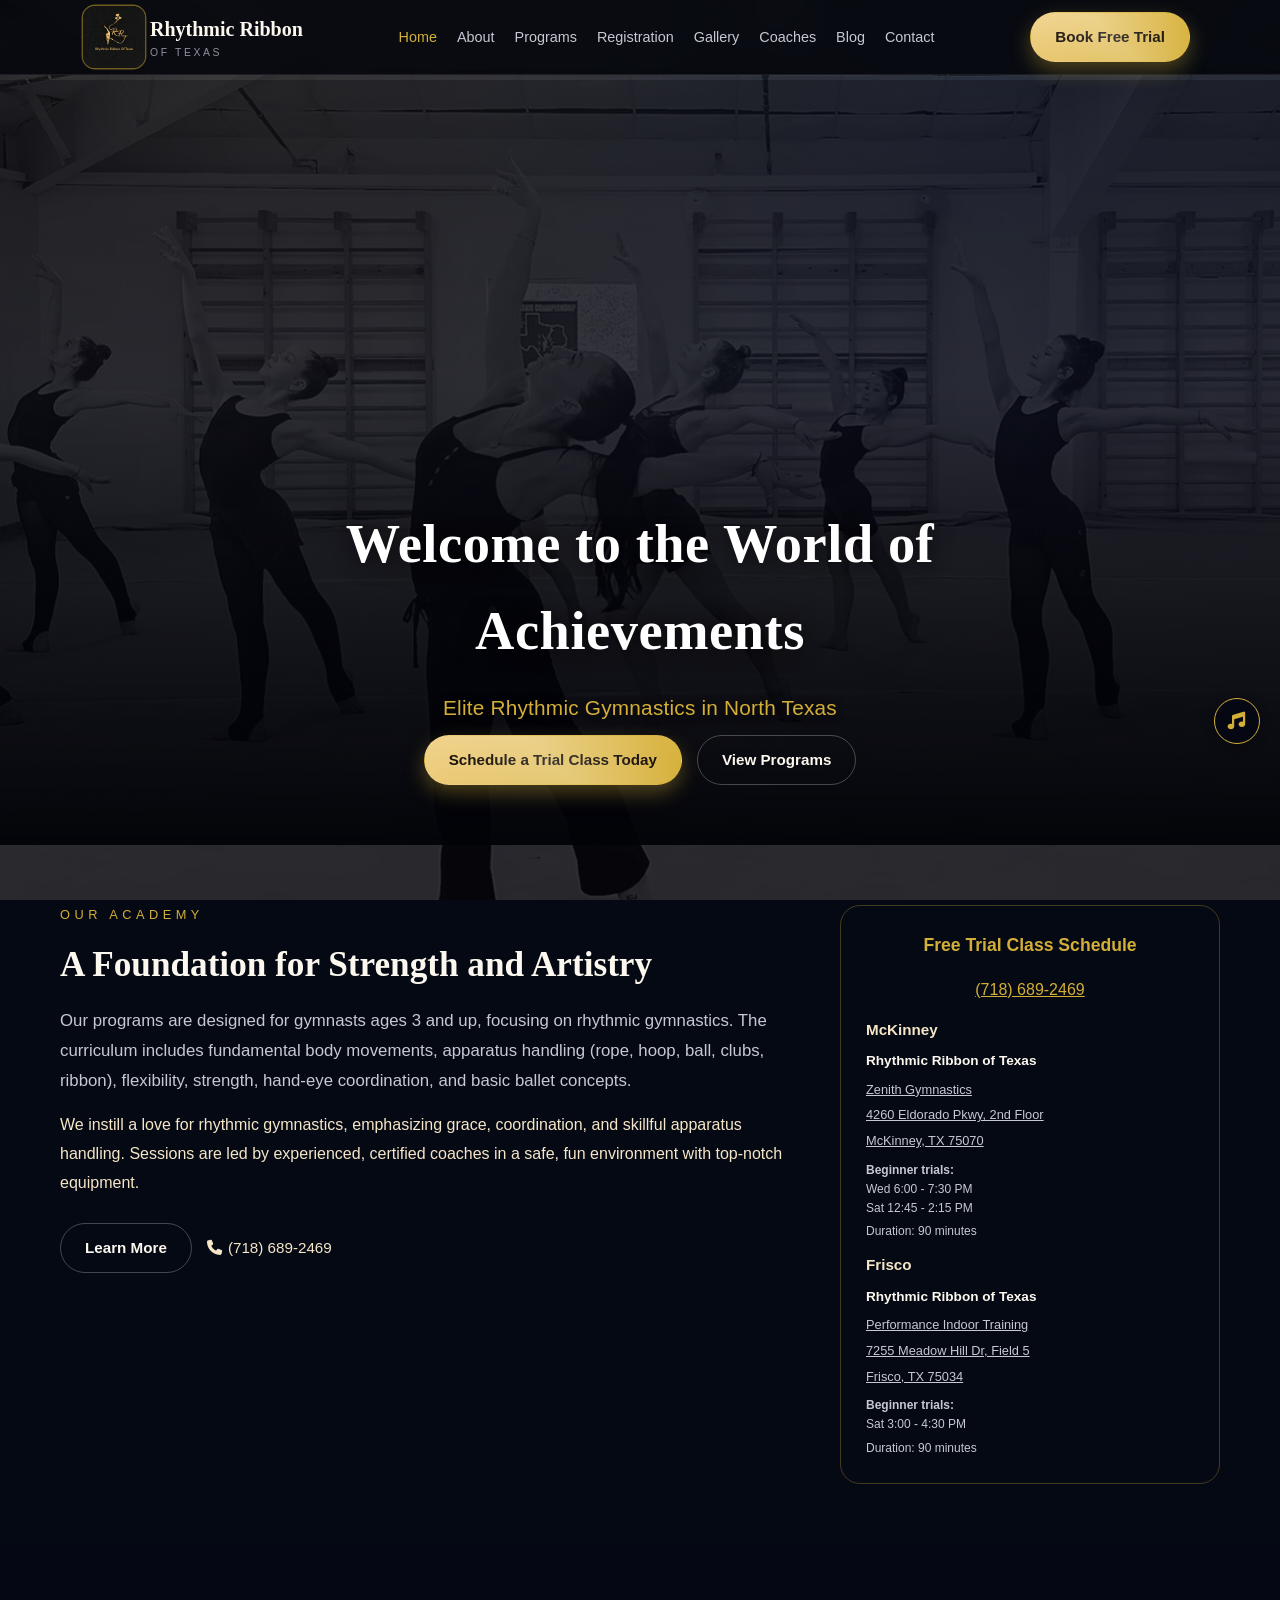
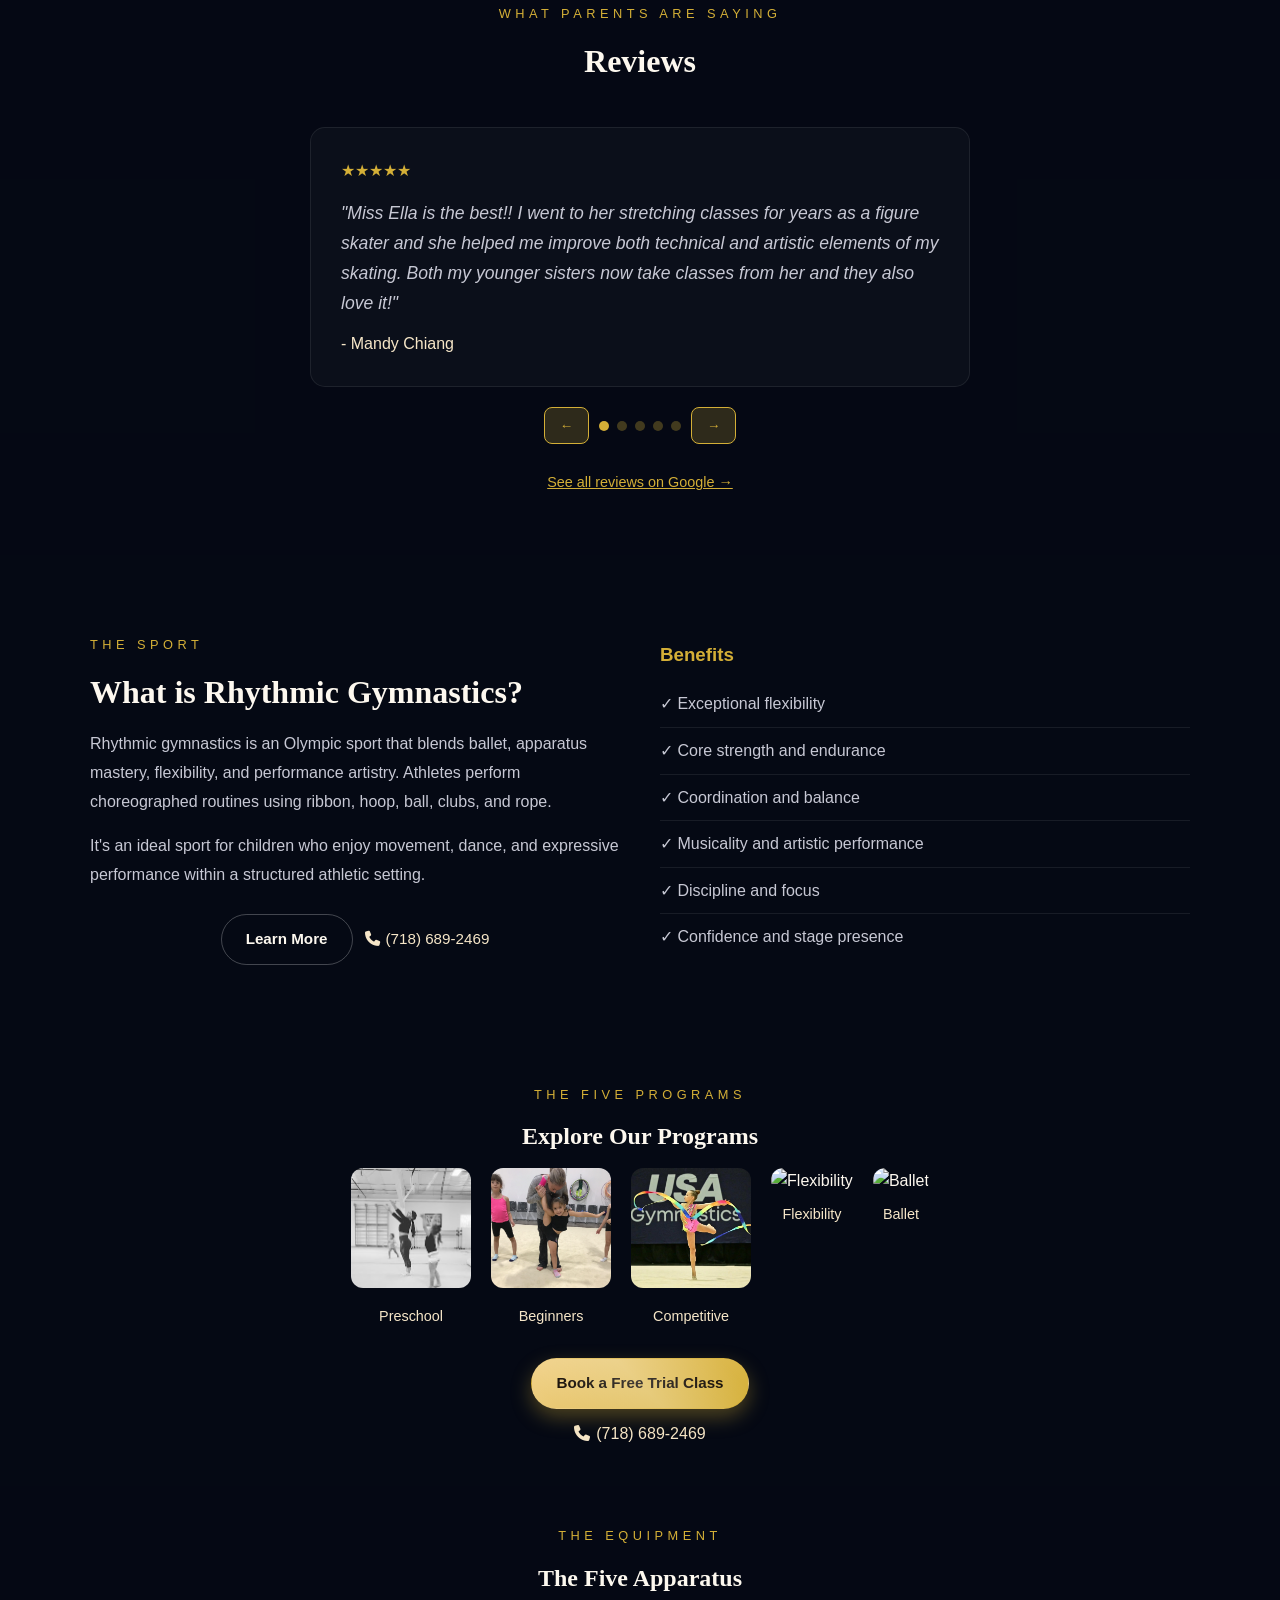
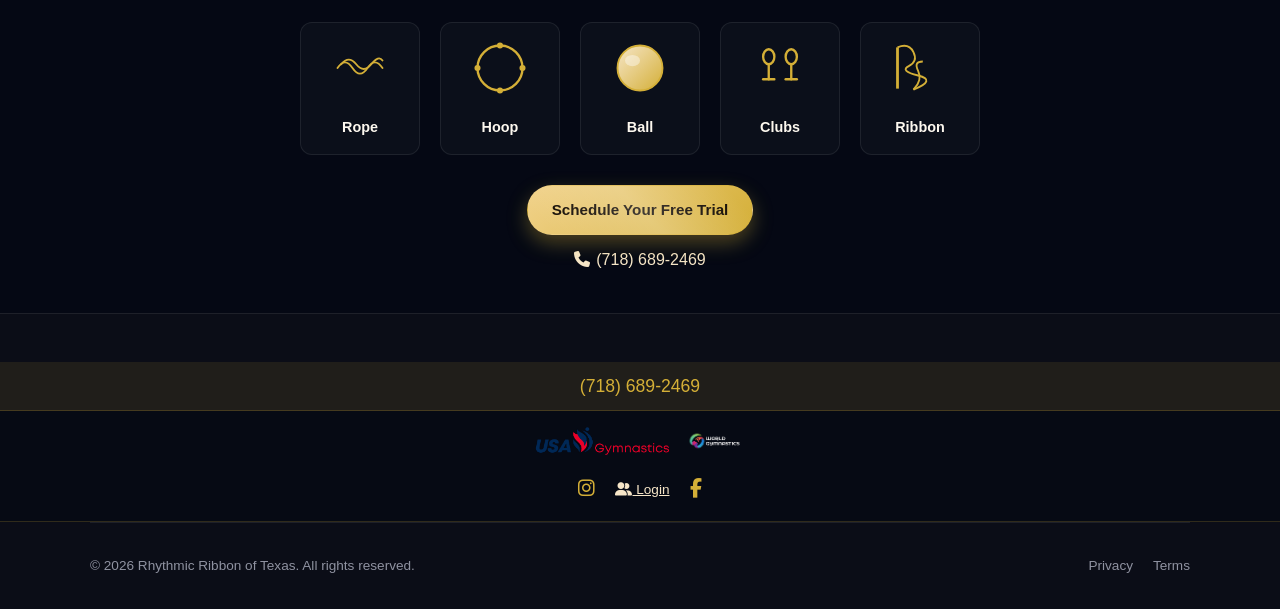
==== commit 82b7bdab: "your message here" ====
--- a/index.html
+++ b/index.html
@@ -231,7 +231,7 @@
           <h2 style="font-family: var(--font-heading); font-size: 1.5rem; margin-bottom: 12px; text-align: center;">Explore Our Programs</h2>
           <div class="program-thumbs" style="display: flex; justify-content: center; gap: 20px; flex-wrap: wrap;">
             <a href="/programs.html#preschool" style="text-decoration: none; text-align: center;">
-              <img src="assets/gallery/program-preschool.png" alt="Preschool" loading="lazy" style="width: 120px; height: 120px; object-fit: cover; border-radius: 12px;">
+              <img src="assets/gallery/program-preschool.jpg" alt="Preschool" loading="lazy" style="width: 120px; height: 120px; object-fit: cover; border-radius: 12px;">
               <p style="color: var(--rrt-soft-gold); font-size: 0.9rem; margin-top: 10px;">Preschool</p>
             </a>
             <a href="/programs.html#beginners" style="text-decoration: none; text-align: center;">
